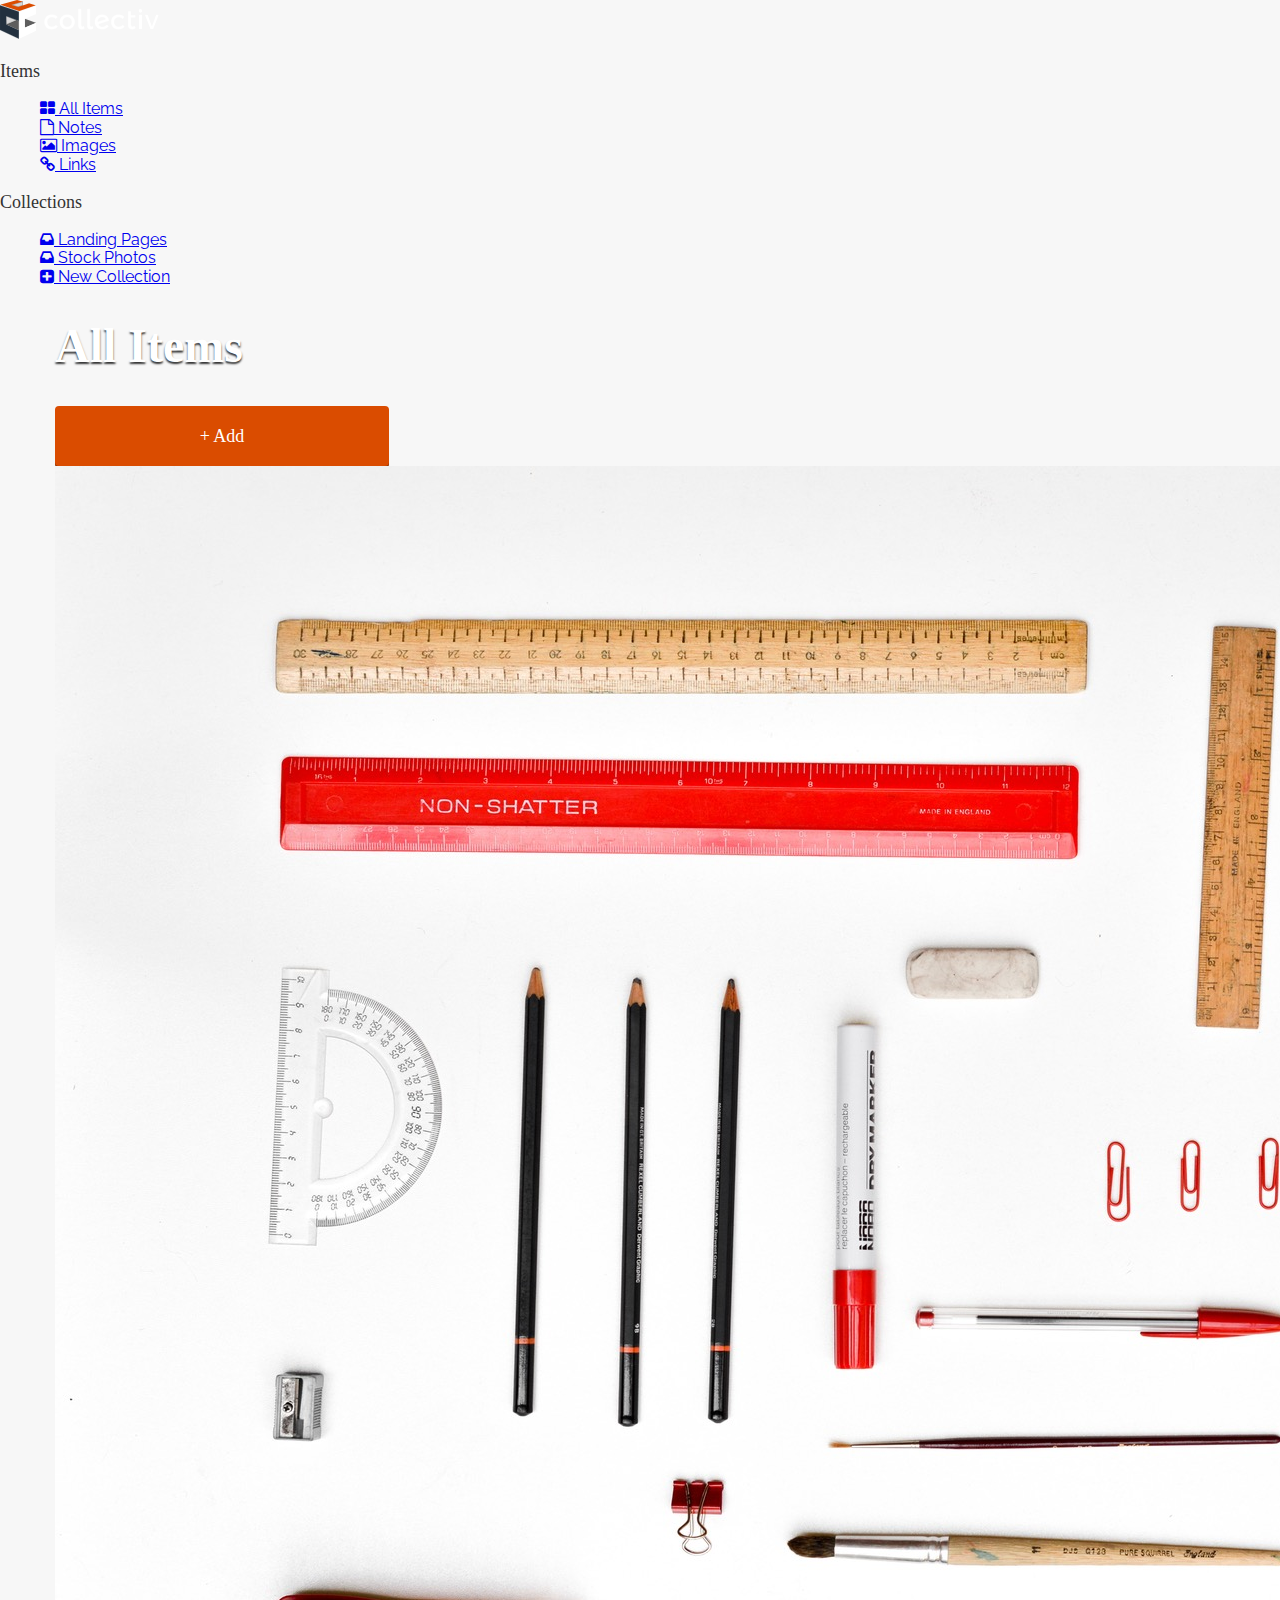
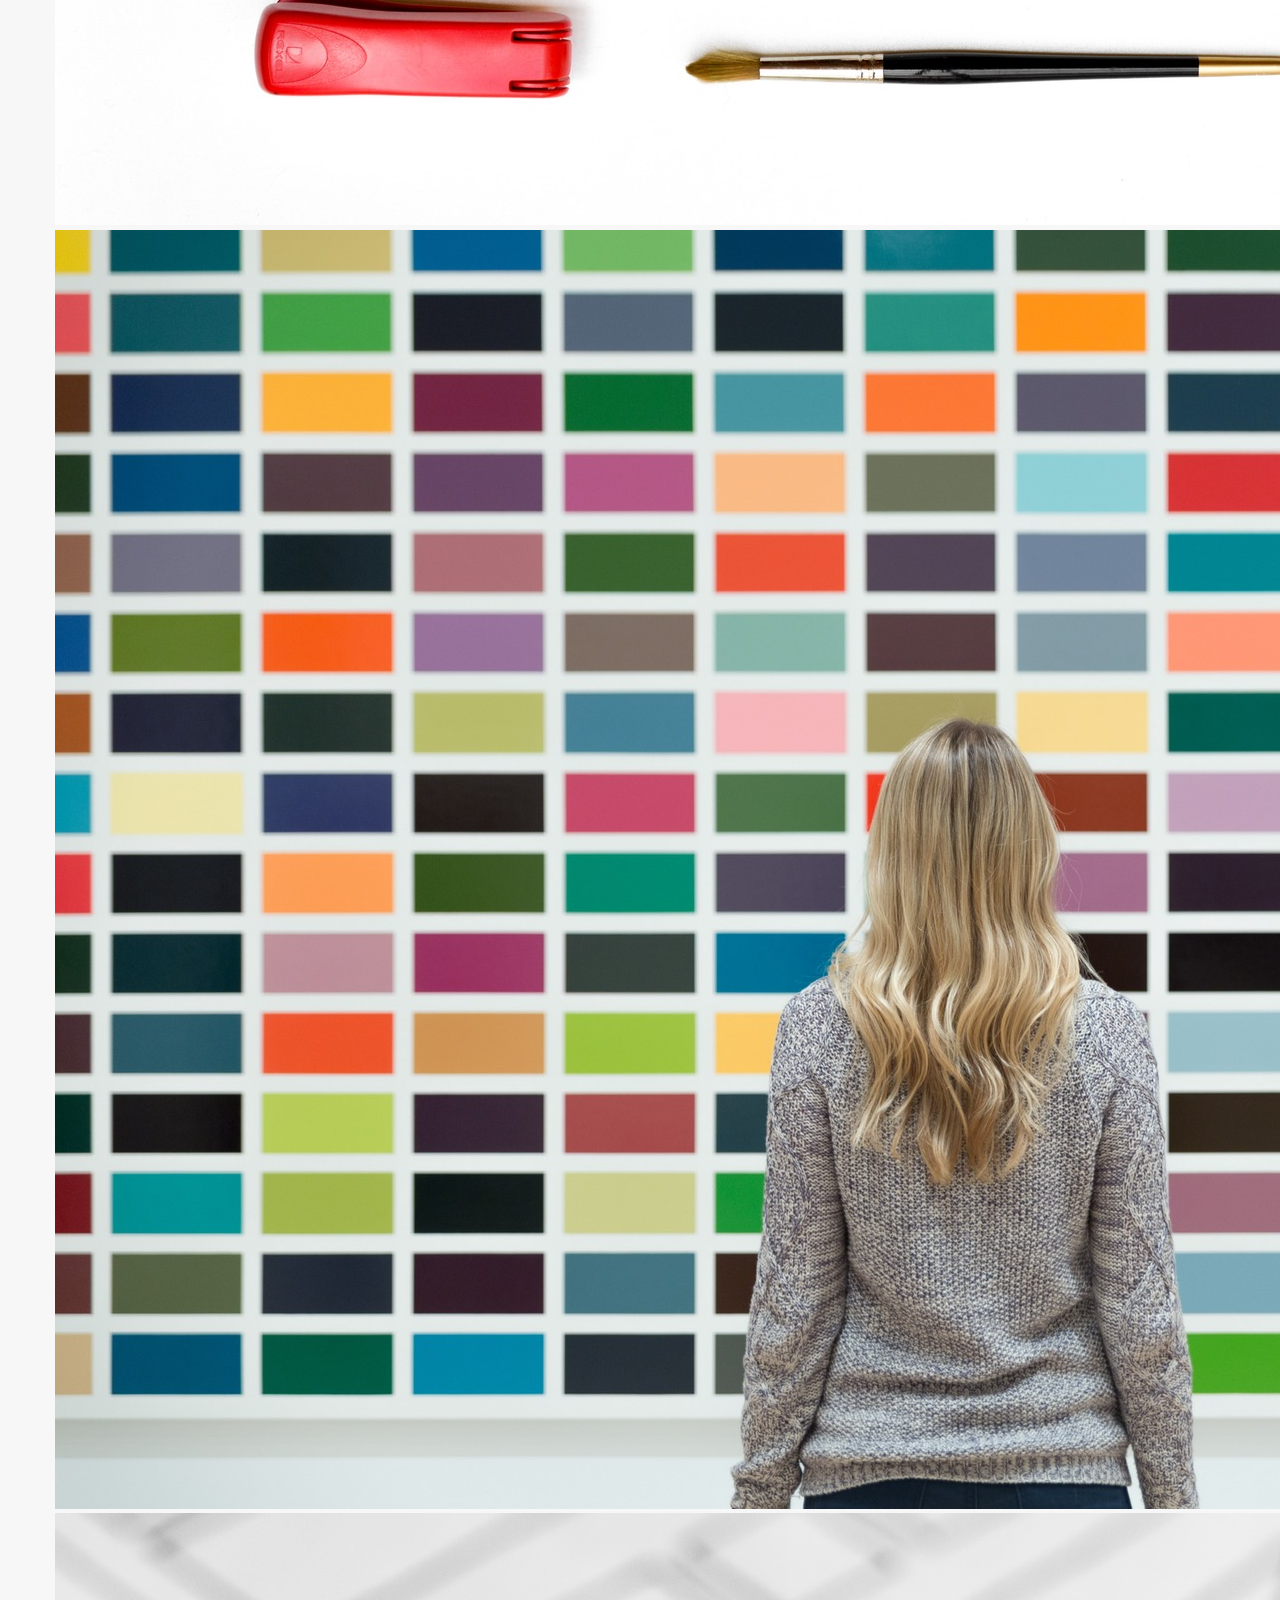
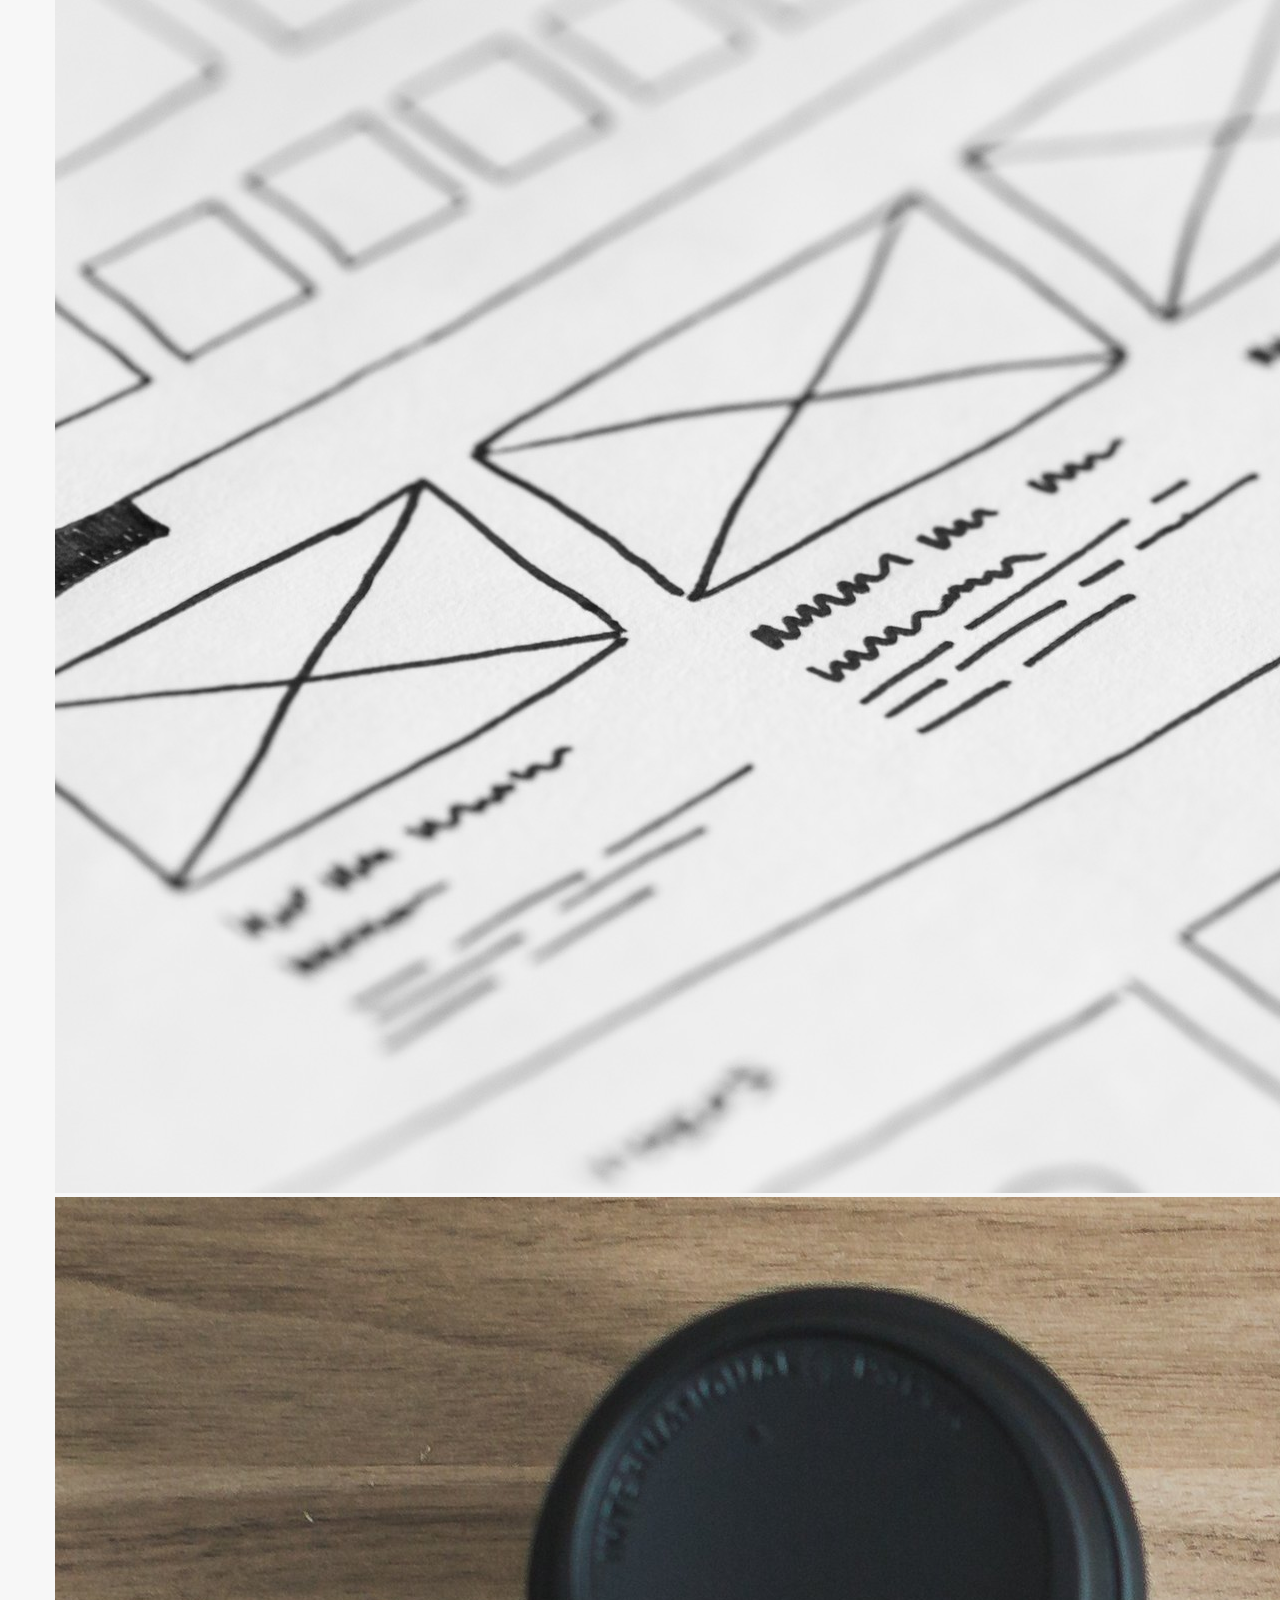
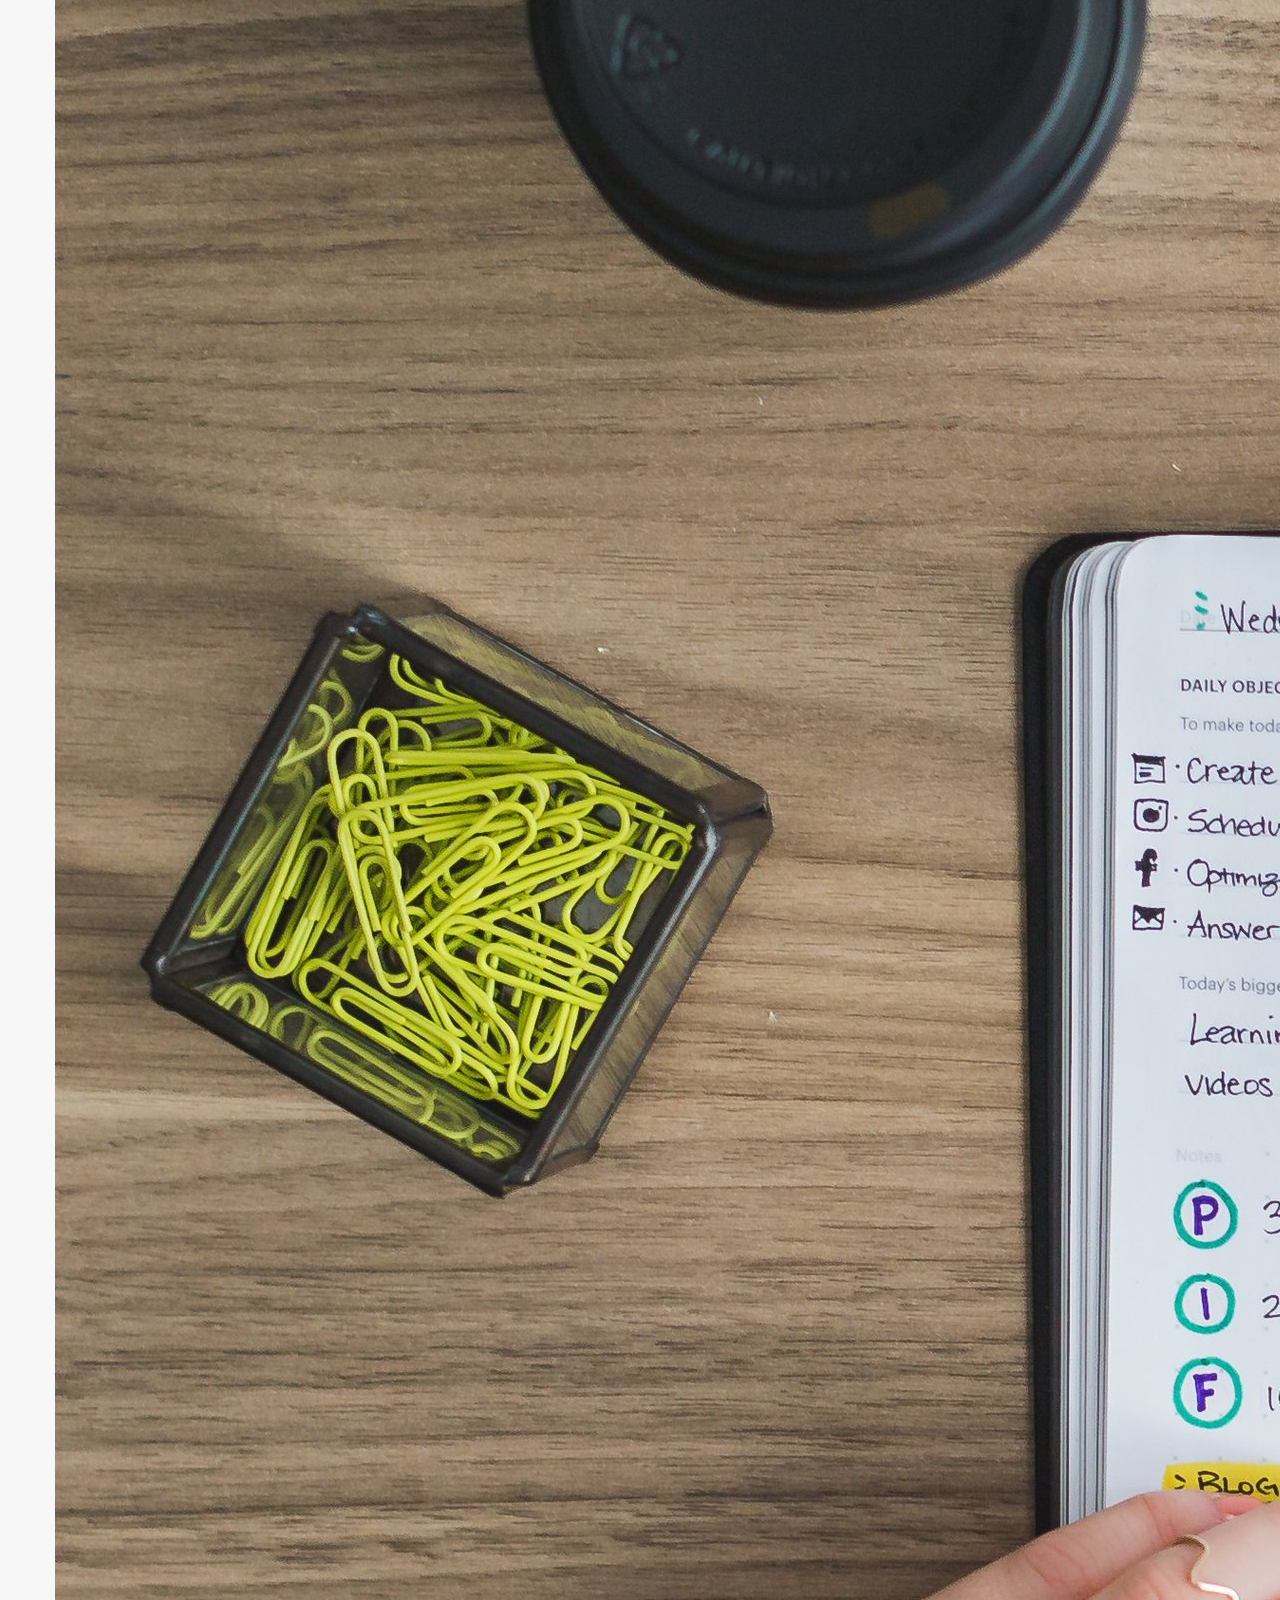
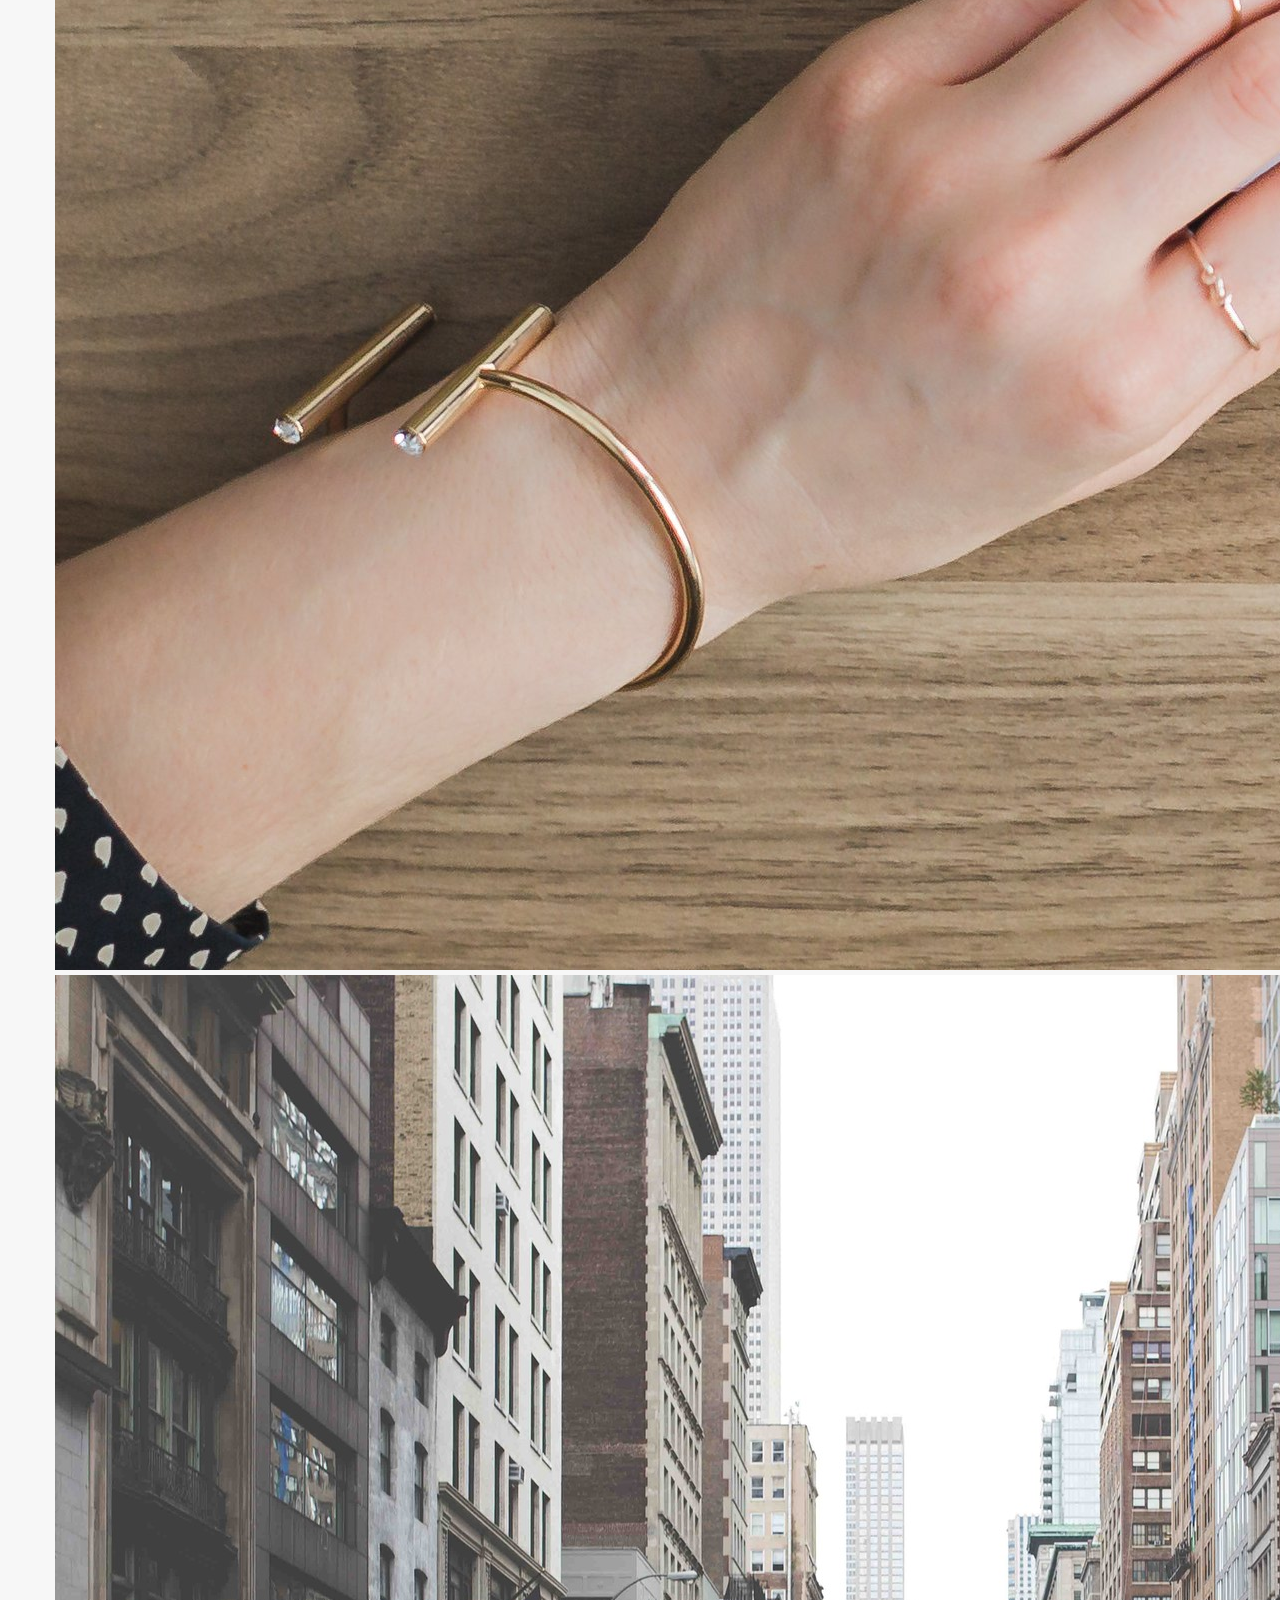
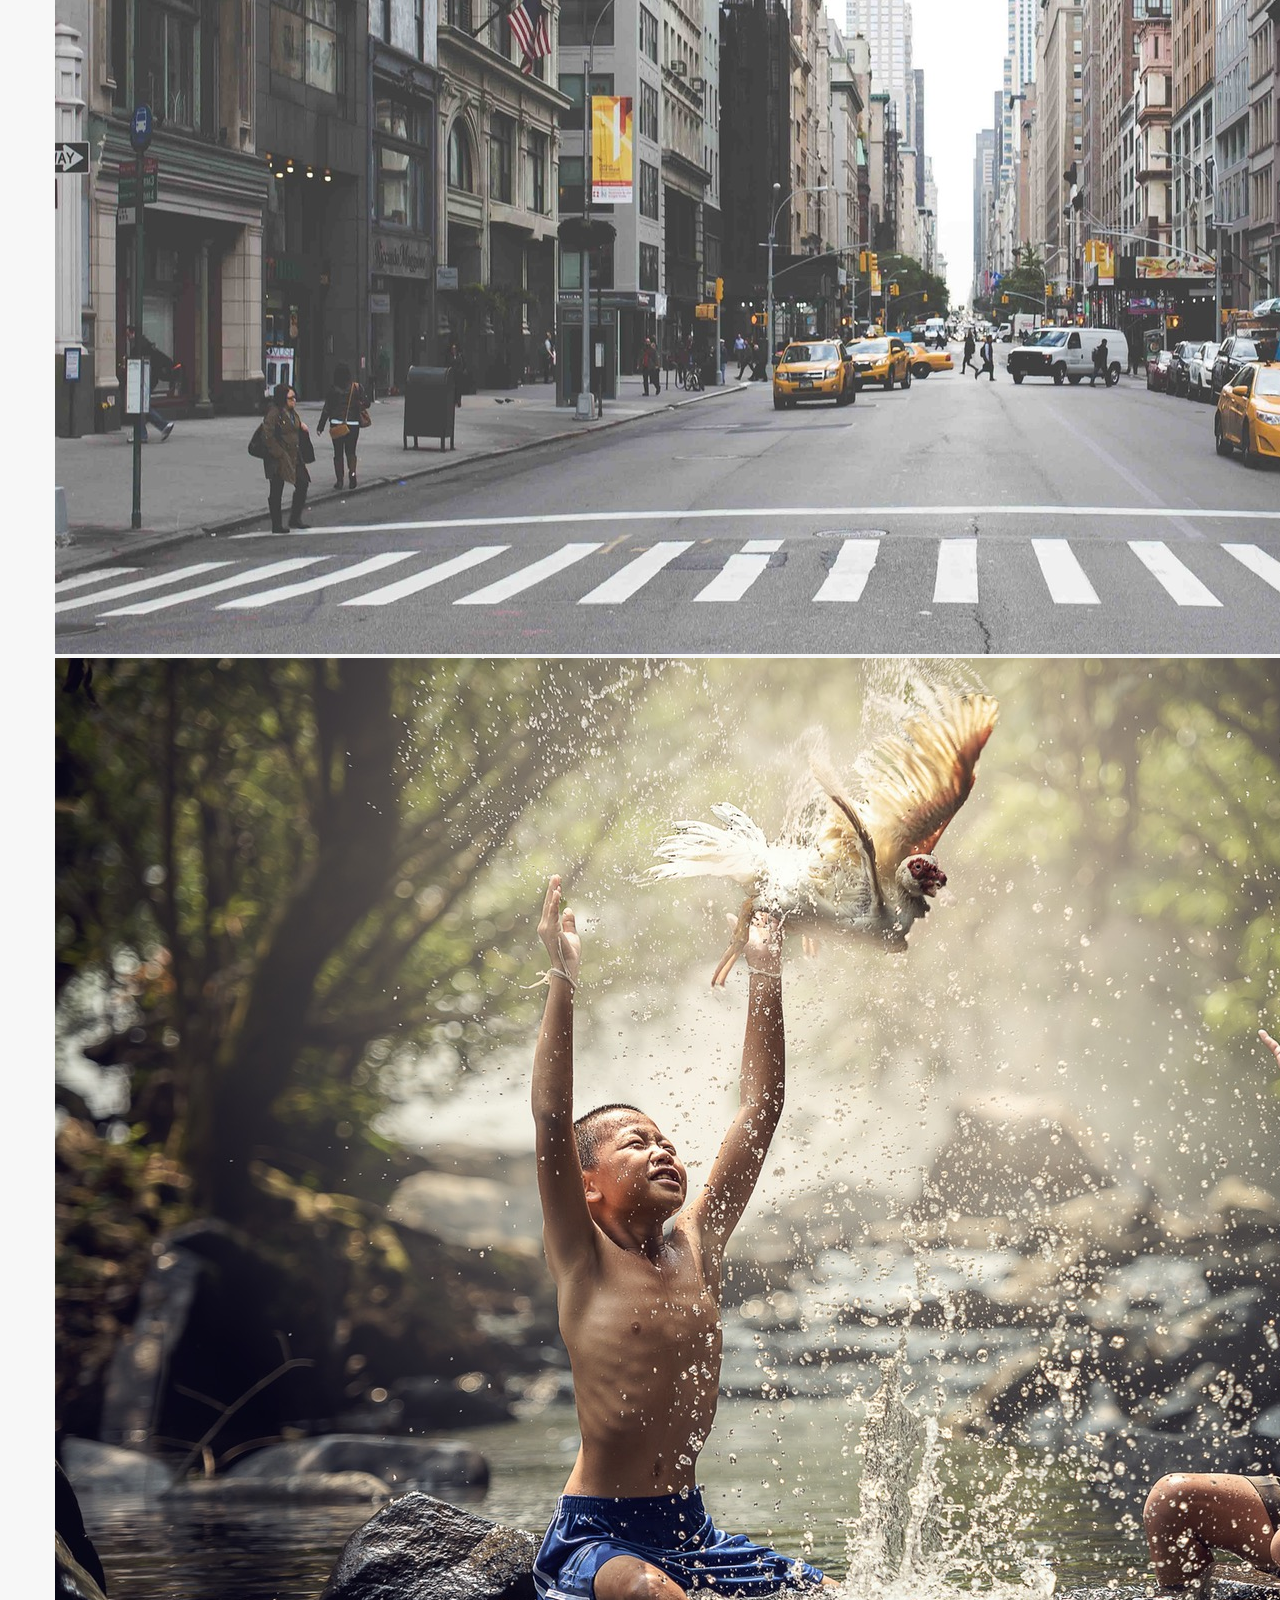
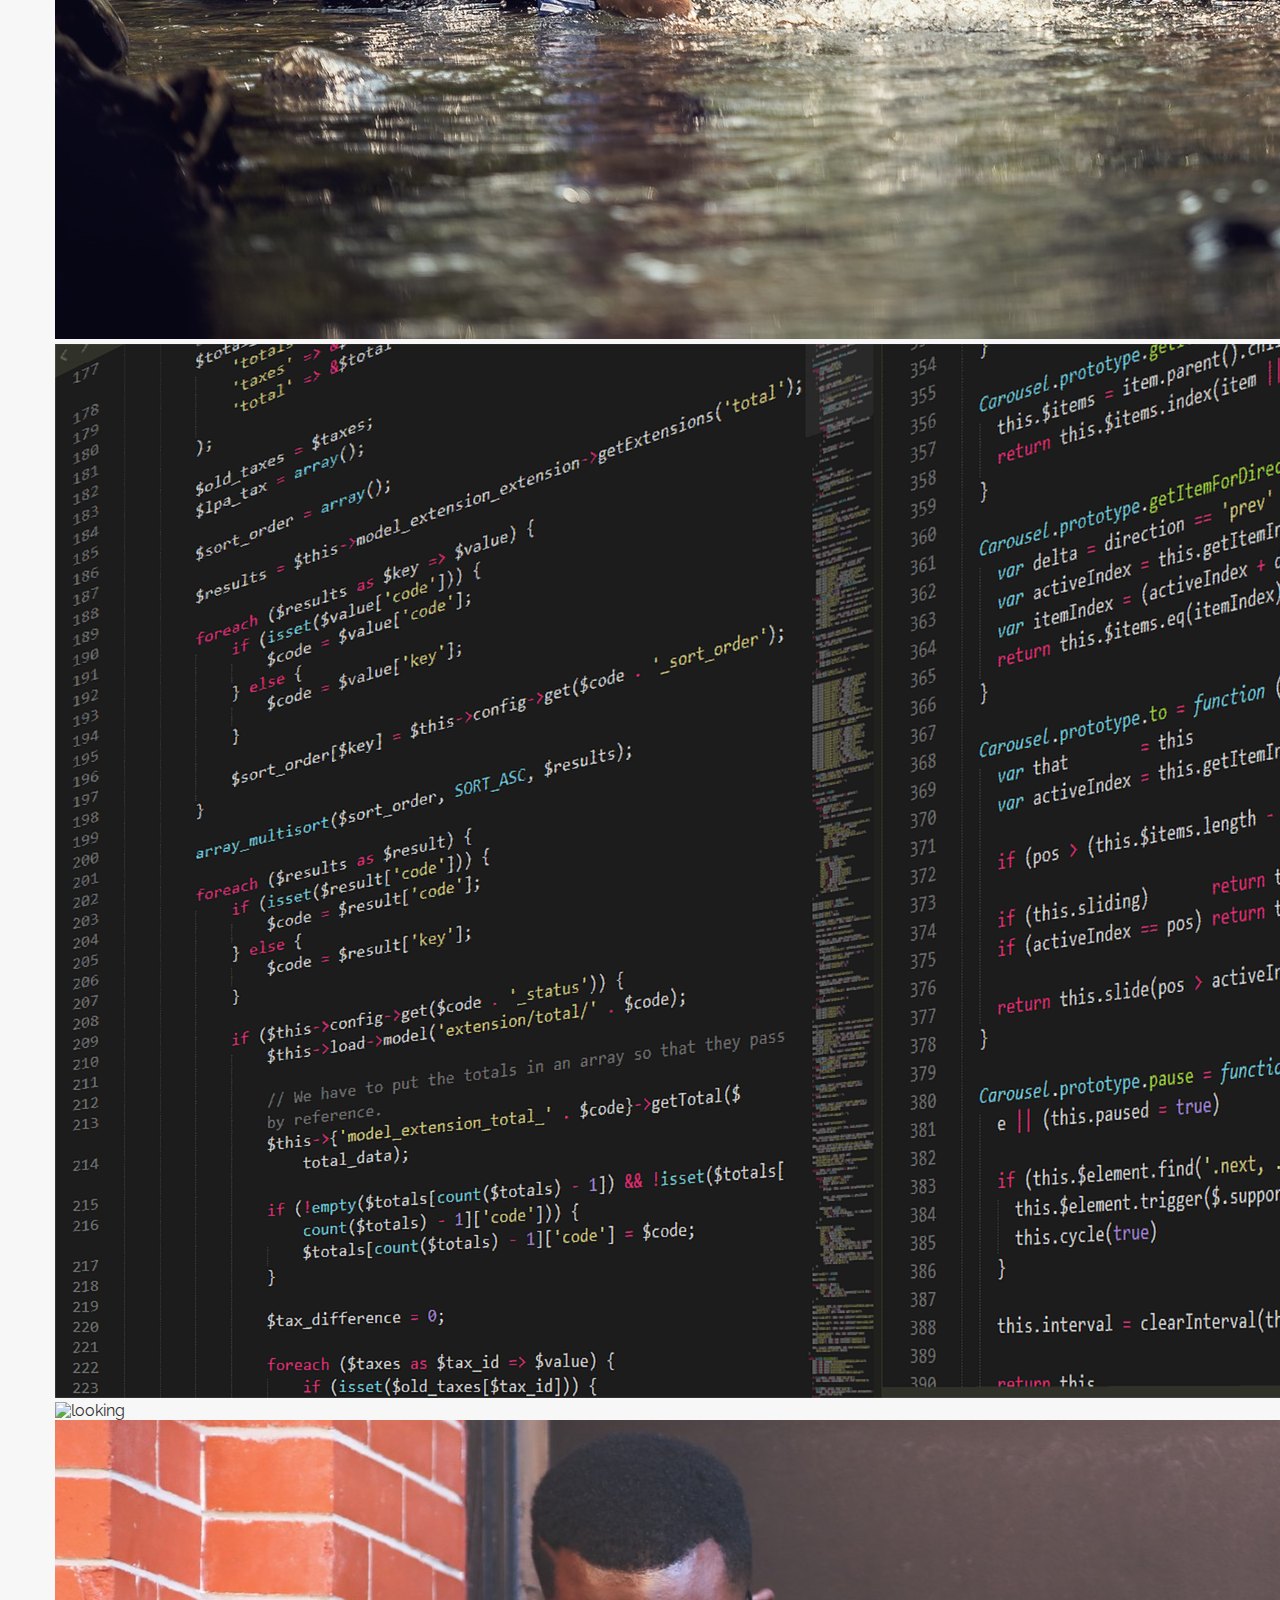
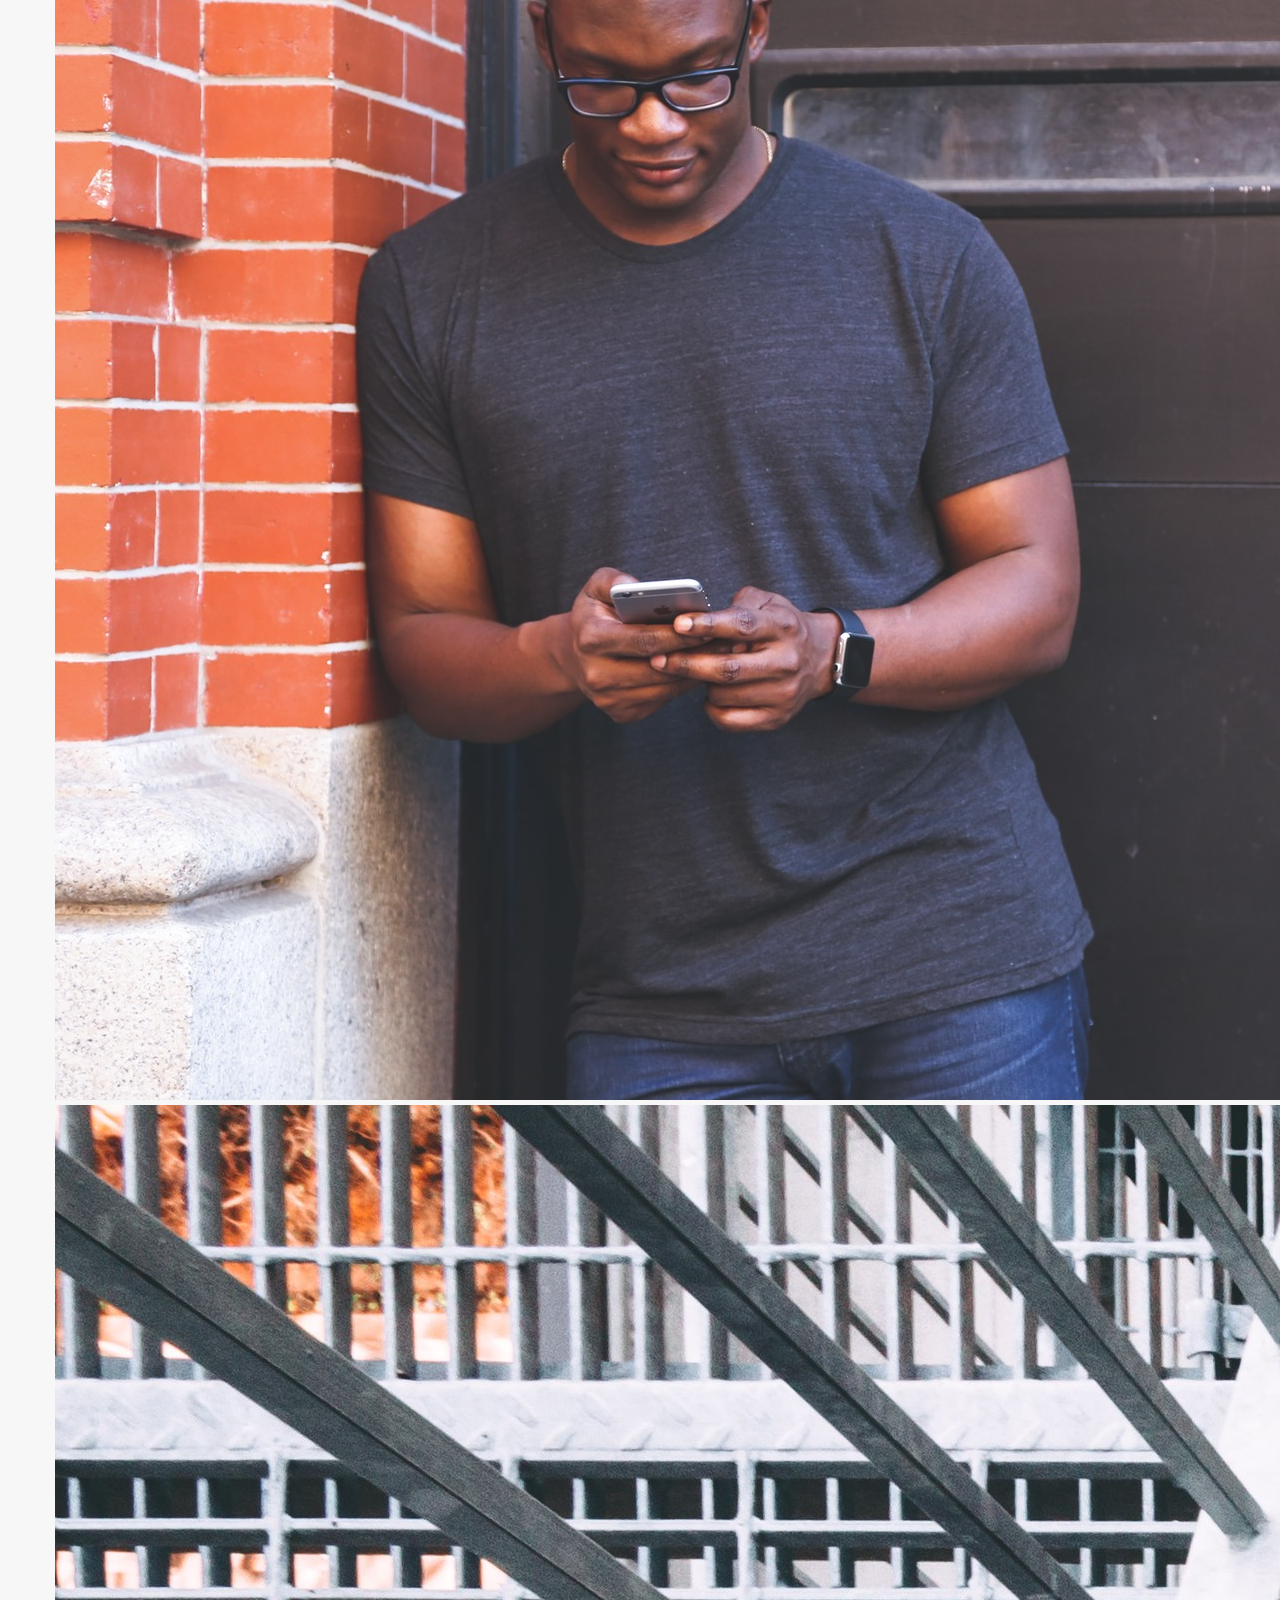
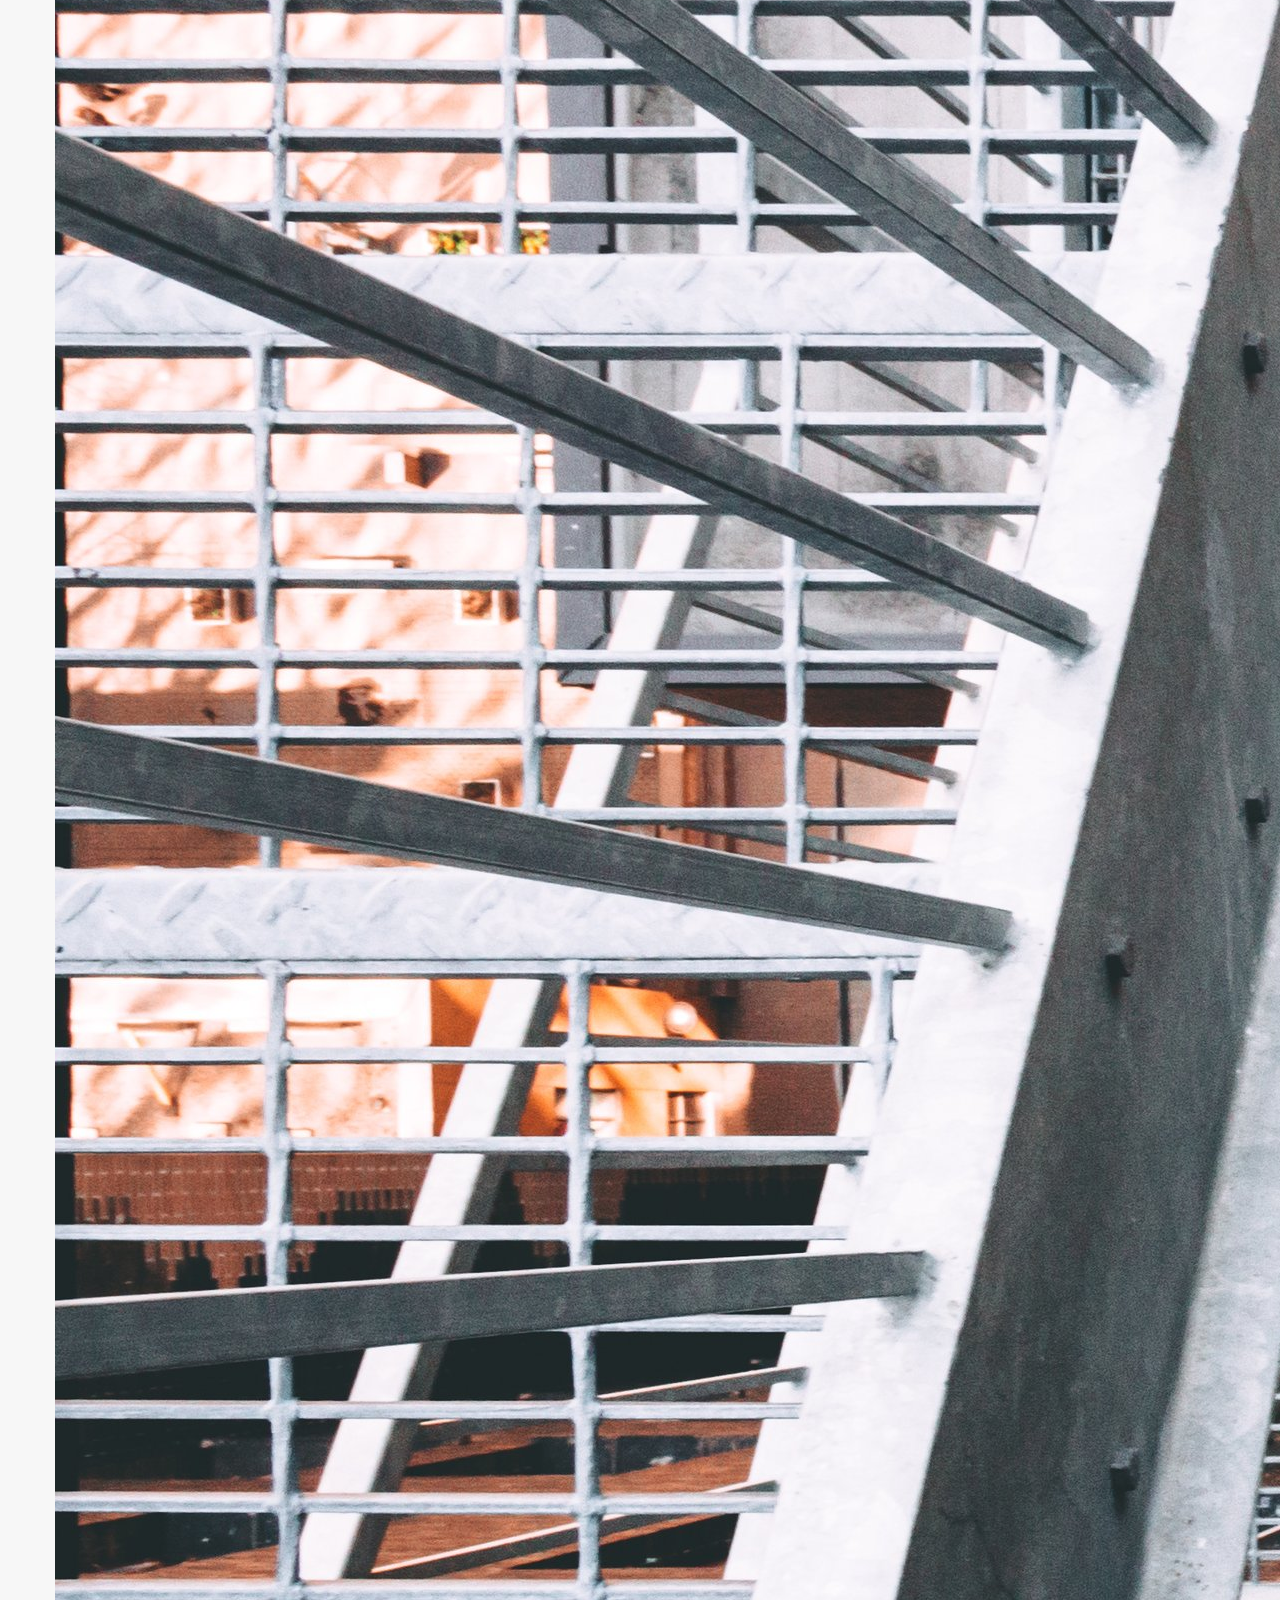
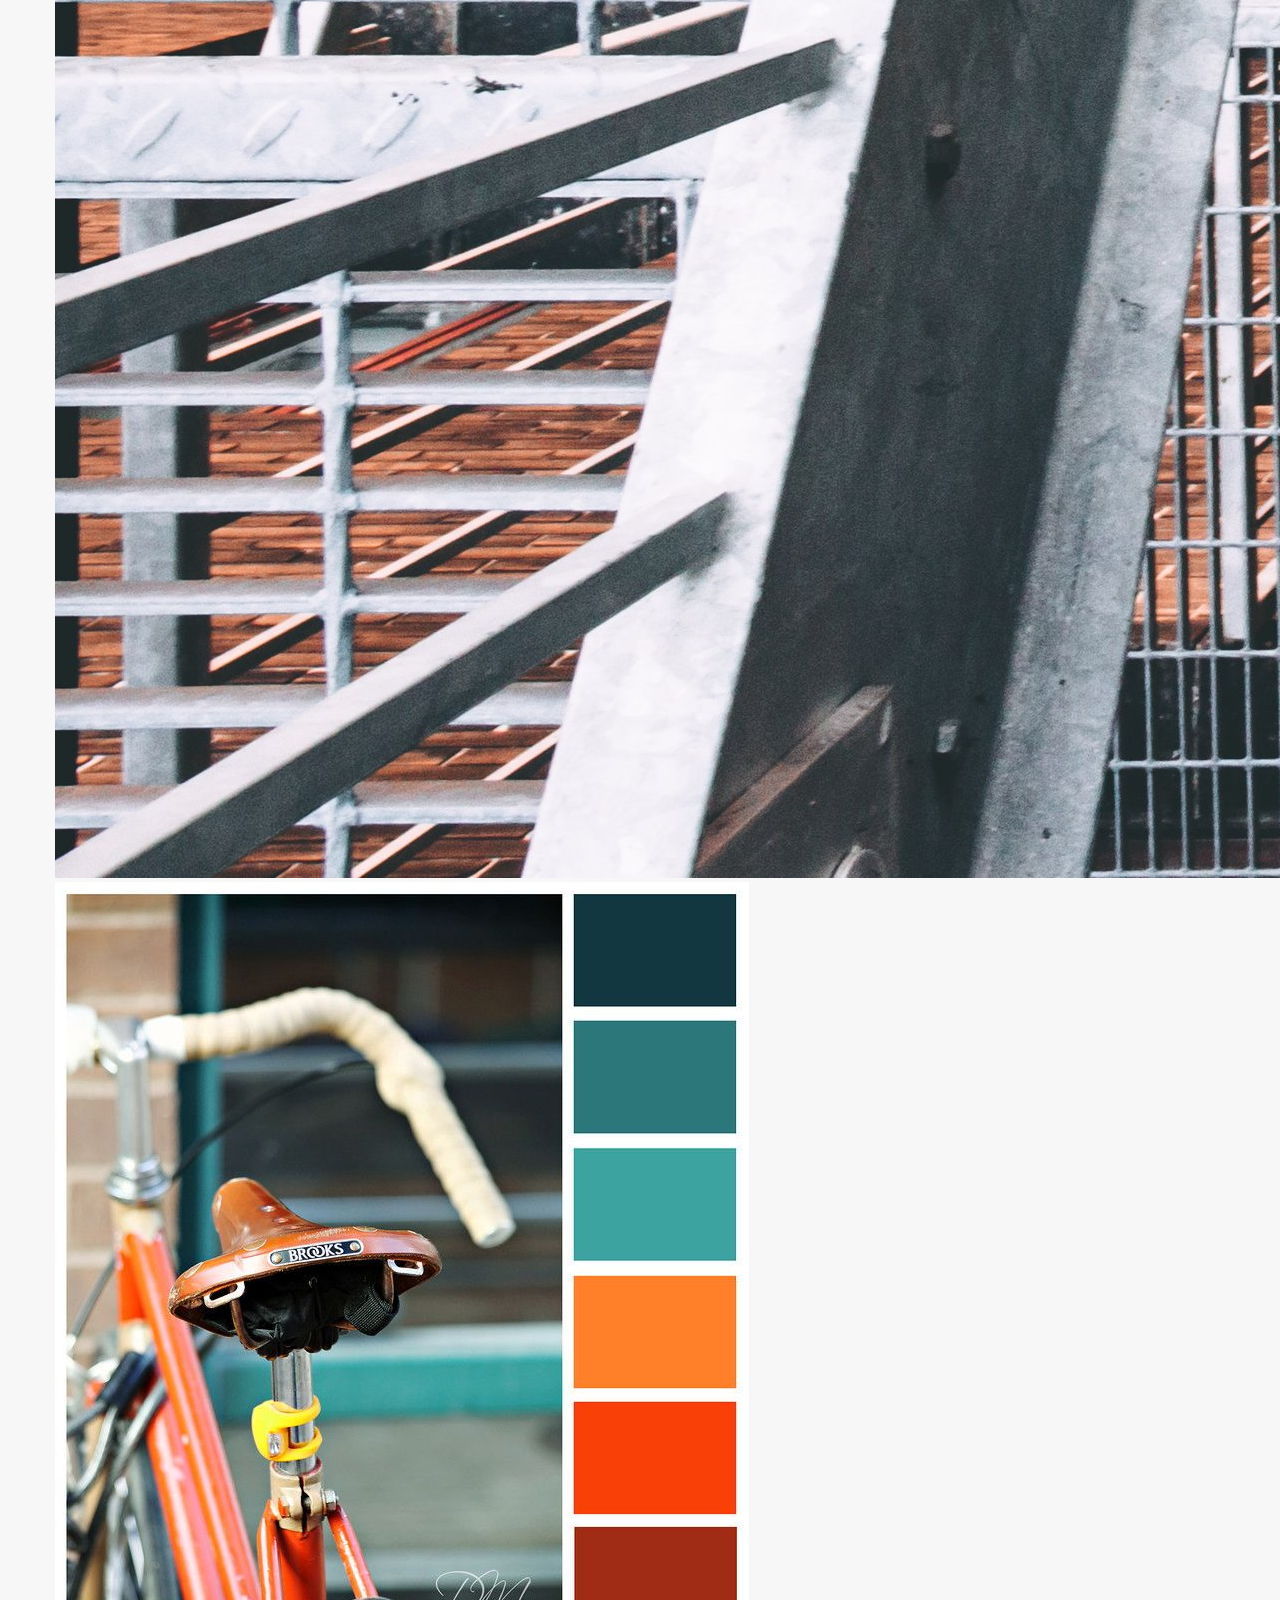
==== dashboard-images.html @ 5feeebaf "Dashboard/Images HTML" ====
<!DOCTYPE html>
<html lang="en-us">
<head>
    <meta http-equiv="X-UA-Compatible" content="IE=Edge">
    <meta charset="utf-8">
    <title>Images | Collectiv</title>

<!-- Google Fonts -->
  <link href="https://fonts.googleapis.com/css?family=Raleway" rel="stylesheet">
  <link href="https://fonts.googleapis.com/css?family=Montserrat+Alternates:300,300i,400,400i,500,500i,600,700,800|Montserrat:300,300i,400,400i,500,500i,600,600i,700,700i,800,800i|Raleway:300,300i,400,400i,500,500i,600,600i,700,700i,800,800i" rel="stylesheet">

 <!-- CSS -->
 <link rel="stylesheet" href="css/normalize.css">
 <link rel="stylesheet" href="css/style.css">
 <link rel="stylesheet" href="css/font-awesome.css">

</head>
<body class="dashboard">
  <!-- LEFT NAV -->
  <nav id="left-nav" class="left-nav">
    <a href="index.html" class="site-logo"><img src="images/Collectiv - Logo.png" alt="Collectiv" /></a>
    <div class="items">
      <p>Items</p>
      <ul>
        <li><a href="#"><i class="fa fa-th-large"></i> All Items</a></li>
        <li><a href="#"><i class="fa fa-file-o"></i> Notes</a></li>
        <li><a href="#"><i class="fa fa-picture-o"></i> Images</a></li>
        <li><a href="#"><i class="fa fa-link"></i> Links</a></li>
      </ul>
        <p>Collections</p>
        <ul>
          <li><a href="#"><i class="fa fa-inbox"></i> Landing Pages</a></li>
          <li><a href="#"><i class="fa fa-inbox"></i> Stock Photos</a></li>
          <li><a href="#"><i class="fa fa-plus-square"></i> New Collection</a></li>
        </ul>
    </div>
  </nav>
  <main role="main">
    <!-- CONTENT -->
    <section class="content">
      <div class="container">
        <div class="header">
          <h1>All Items</h1>
          <a href="#" class="btn">+ Add</a>
        </div>
      </div>
      <div class="container">
        <div class="content-item">
          <div class="item-box">
            <img src="images/images-tools.png" alt="study-group" />
          </div>
        </div>
        <div class="content-item">
          <div class="item-box">
            <img src="images/images-colors.png" alt="colors" />
          </div>
        </div>
        <div class="content-item">
          <div class="item-box">
              <img src="images/images-sketch.png" alt="sketch" />
          </div>
        </div>
        <div class="content-item">
          <div class="item-box">
            <img src="images/images-notes.png" alt="notes" />
          </div>
      </div>
        <div class="content-item">
          <div class="item-box">
            <img src="images/images-street.png" alt="street">
          </div>
        </div>
        <div class="content-item">
          <div class="item-box">
            <img src="images/images-kids.png" alt="kids">
          </div>
        </div>
        <div class="content-item">
          <div class="item-box">
            <img src="images/images-code.png" alt="code">
          </div>
        </div>
        <div class="content-item">
          <div class="item-box">
            <img src="images/images-looking.png" alt="looking">
          </div>
      </div>
        <div class="content-item">
          <div class="item-box">
            <img src="images/images-texting.png" alt="texting">
          </div>
        </div>
        <div class="content-item">
          <div class="item-box">
            <img src="images/images-fire escape.png" alt="fire escape">
          </div>
        </div>
        <div class="content-item">
          <div class="item-box">
            <img src="images/images-color palette.png" alt="color palette">
          </div>
        </div>
        <div class="content-item">
          <div class="item-box">
            <img src="images/images-paris.png" alt="paris">
          </div>
        </div>
        <div class="content-item">
          <div class="item-box">
            <img src="images/images-business.png" alt="business">
          </div>
        </div>
        <div class="content-item">
          <div class="item-box">
            <img src="images/Bikebook Mood Board.png" alt="moodboard">
          </div>
        </div>
        <div class="content-item">
          <div class="item-box">
            <img src="images/images-persona.png" alt="persona">
          </div>
        </div>
      </div>
    </section>
  </main>
  </main>
</body>
</html>
---- css/style.css ----
html, body {
  overflow: x-hidden;
}
body{
  background-color: #F7F7F7;
  font-family: "Raleway", Helvetica, Arial, sans-serif;
  color: #333333;
}
h2, h3, h4, h5, h6 {
 font-family: "Montserrat", Helvetica, Arial, sans-serif;
}
h1 {font-family: Montserrat-Bold;
font-size: 48px;
color: #FFFFFF;
letter-spacing: 0;
text-shadow: 0 2px 2px #333333;
}
#subhead {
  font-family: Raleway-Light;
  font-size: 26px;
  color: #FFFFFF;
  letter-spacing: 0;
  line-height: 29px;
  text-shadow: 0 2px 2px rgba(0,0,0,0.50);
}
p {
  font-family: Raleway-Regular;
  font-size: 18px;
  line-height: 21px;
}
li {
  list-style-type: none;
}
/* Grid */
.container {
  margin-right: auto;
  margin-left: auto;
  padding-left: 15px;
  padding-right: 15px;
  position: relative;
}
.container: before,
.container: after {
  content: " ";
  display: table;
}
.container: after {
  clear: both;
}
.one-half, .one-third {
  width: 96%;
  float: left;
  position: relative;
  min-height: 1px;
  margin: 0 2% 20px;
}

/* Media Queries */

@media (min-width: 480px) {
  header .container {
    width: 360px;
  }
  header nav .one-half > a {
    margin-left: 95px;
  }
  header nav ul > li {
    list-style-type: none;
    width: 100px;
    font-size: 20px;
    padding: 30px 20px;
    margin: 0px;
    display: inline-table !important;
  }
  header .container > .one-half > ul {
    width: 300px !important;
    margin: 0px -65px !important;
    padding: 20px 20px 0px 20px;
    display: flex;
    flex-direction: column;
  }
  header .container > .one-half > ul > li:first-child {
    order: 2;
  }
  header .container > .one-half > ul > li:nth-child(2) {
    order: 1;
    margin: 0px 20px;
  }

  .container.hero img {
    width: 100%;
  }
  .container.hero h1 {
    font-size: 2em;
    padding-bottom: 10px;
  }
  .container.hero h1 br {
    display: none;
  }
  .container.hero > #subhead {
    font-size: 1em;
    text-align: center;
    /*word-spacing: -0.5px;*/
    line-height: 20px;
  }
  .container.hero > a {
    width: 200px;
    font-size: 14px;
    padding: 15px 10px;
    margin: 0px;
  }
  .container.hero > .btn > span {
    font-size: 14px;
  }
  .container.hero br {
    display: none;
  }

  .one-half > ul {
    display: inline;
    text-align: center;
    float: center;
  }

  /* Benefits Mobile */

  .benefits > .container {
    padding-top: 30px;
  }
  .benefits > .container br {
    display: none;
  }
}

@media (min-width: 768px) {
  .container {
    width: 750px;
  }

}

@media (min-width: 992px) {
  .container {
    width: 970px;
  }
  .one-half {
    width: 46%;
  }
  .one-third {
    width: 29.33333%;
  }
}

@media (min-width: 1200px) {
  .container {
    width: 1170px;
  }
}

/* Header */

header {
  background: #4F7FB4 url("../images/hero.png") top center no-repeat;
  background: url("../images/hero.png") top center no-repeat, linear-gradient
  (-180deg, rgba(79,127,180,0.25) 0%, rgba(9,63,123,0.39) 55%, rgba(33,119,213,0.43) 85%, #1B5290 100%);
  background-size: cover;
}
header nav {
  padding: 1em 0;
}
header nav ul {
  display: inline;
  text-align: right;
  float: right;
  margin: 0;
  font-size: 22px;
}
header nav ul > li {
  list-style-type: none;
  display: inline-block;
  margin:0 15px;
}
header nav ul > li.btn-outline {
  padding: 10px 15px;
  border: 2px solid #FFFFFF;
  border-radius: 4px;
}
header nav ul > li.btn-outline:hover {
  background: #DA4C00;
  box-shadow: 0 2px 0 0 rgba(141,49,0,0.50);
  border: 2px solid #DA4C00;
  border-radius: 4px;
}
header nav ul > li > a {
  color: #FFFFFF;
  text-decoration: none;
}
header nav ul > li.btn-outline:hover > a {
  color: #FFFFFF;
}
header .hero {
  text-align: center;
  display: block;
  position: relative;
}
header .hero h1 {
  font-size: 48px;
  font-weight: normal;
  margin: 95px 0 0;
}
header .hero p {
font-size: 22px;
line-height: 26px;
font-weight: 100px;
margin: 10px 0 40px;
}
header .hero img {
  display: block;
  margin: 3em auto 0;
}

/* Buttons */
.btn {
background: #DA4C00;
box-shadow: 0 2px 0 0 #8D3100;
border-radius: 4px;
display: inline-block;
width: 294px;
text-align: center;

/* Start Your Free 30-D: */
font-family: Raleway-Bold;
font-size: 18px;
color: #FFFFFF;
letter-spacing: 0;
padding: 20px;
text-decoration: none;
}
span {
  font-family: Montserrat-SemiBold;
  font-size: 18px;
}


/* Benefits */

.benefits {
  text-align: center;
  display: block;
  position: relative;
  padding-top: 40px;
}
.benefits h2 {
  font-size: 36px;
  color: #245487;
}
.benefits .container p {
  font-size: 20px;
  line-height: 28px;
}
.benefits ul {
  margin: 0 auto;
  padding: 2em 0;
}
.benefits ul li {
  list-style-type: none;
  display: inline-block;
}
.benefits i {
  color: #245487;
  font-size: 60px;
  margin: 0;
  vertical-align: middle;
}
.benefits h3 {
  color: #245487;
  font-size: 32px;
}
.benefits p {
  margin: 0 10px 30px;
}
.benefits-img {
  margin: 50px 0px;
}
.benefits-img img {
  width: 40%;
  display: inline-block;
}
.benefits .btn {
  margin: 30px 0px 40px 0px;
}

/* Testimonials */

.testimonials {
  padding: 3em 0;
}
.testimonials h2 {
  font-size: 36px;
  text-align: center;
  margin-bottom: 30px;
  color: #245487;
}
.testimonials .container-head p {
  font-size: 20px;
  line-height: 28px;
}
.testimonials .container-head{
  text-align: center;
  margin-bottom: 50px;
}
.testimonials blockquote {
  /* “Collectiv has made: */
font-family: Raleway-Italic;
font-size: 18px;
color: #333333;
position: absolute;
padding-left: 190px;
letter-spacing: 0px;
line-height: 28px;
float: right;
clear: left;
margin: 0px -50px 0px 0px;
}
.testimonials span {
  font-family: Raleway-Regular;
  font-size: 18px;
}
.testimonials .testimonials-img{
display: inline-block;
float: left;
}
.testimonials .name {
}

/* Pricing */

.pricing {
  background: #4F7FB4 url("../images/pricing.png") top center no-repeat;
  background: url("../images/pricing.png") top center no-repeat, linear-gradient
  (-180deg, rgba(79,127,180,0.25) 0%, rgba(9,63,123,0.39) 55%, rgba(33,119,213,0.43) 85%, #1B5290 100%);
  background-size: cover;
  text-align: center;
  padding: 4em 0;
  clear: both;
}
.pricing h2 {
font-family: Montserrat-SemiBold;
font-size: 36px;
color: #FFFFFF;
letter-spacing: 0;
}
.pricing p {
  font-family: Raleway-Regular;
  font-size: 20px;
  color: #FFFFFF;
  letter-spacing: 0;
  line-height: normal;
  padding: 10px 0px 50px 0px;
}
pricing ul {
  margin: 0 auto;
  padding: 2em 0;
}
pricing ul li {
  list-style-type: none;
}
.box {
  padding: 0 15px 15px;
  background: #FFFFFF;
  box-shadow: 1px 2px 4px 3px rgba(0, 0, 0, 0.35);
  min-height: 454px;
  position: relative;
  margin-top: 25px;
  border-radius: 4px;
}
.box.middle {
  min-height: 500px;
  margin-top: 0px;
}
.box h3{
  font-family: Raleway-Bold;
  font-size: 18px;
  color: #333333;
  letter-spacing: 0;
  text-transform: uppercase;
  background: #E2E2E2;
  box-shadow: 0px 1px 2px 0px rgba(0, 0, 0, 0.40);
  left: 0;
  right: 0;
  top: 0;
  text-align: center;
  margin: 0px -15px 40px;
  padding: 15px 0;
  border-radius: 4px 4px 0 0;
}
.box h4 {
  font-size: 60px;
  font-weight: normal;
  margin: 40px 10px -10px;
  color: #245487;
}
.box h4 span {
font-family: Montserrat-SemiBold;
font-size: 32px;
color: #245487;
letter-spacing: -10px;
text-shadow: 0 1px 2px rgba(0,0,0,0.20);
vertical-align: super;
margin-left: -10px;
}
.box #price-middle {
  font-family: Montserrat-Bold;
}
.box #price-middle span {
  font-family: Montserrat-Bold;
  font-size: 32px;
  color: #245487;
  letter-spacing: -10px;
  text-shadow: 0 1px 2px rgba(0,0,0,0.20);
  vertical-align: super;
  margin-left: -10px;
}
.box #price-middle span.month{
  font-family: "Raleway-Regular", Helvetica, Arial, sans-serif;
  font-weight: 100:400;
  color: #888888;
  font-size: 20px;
  letter-spacing: 0px;
  vertical-align: middle;
}
.box h4 span.month {
  font-family: "Raleway-Regular", Helvetica, Arial, sans-serif;
  font-weight: 100:400;
  color: #888888;
  font-size: 20px;
  letter-spacing: 0;
  vertical-align: middle;
}
.box ul {
  display: inline;
}
.box ul li {
  font-size: 18px;
  color: #333333;
  letter-spacing: 0;
  line-height: 50px;
}
.pricing-btn {
background: #DA4C00;
box-shadow: 0 2px 0 0 #8D3100;
border-radius: 4px;
display: inline-block;
width: 294px;
text-align: center;
font-family: Raleway-Bold;
font-size: 18px;
color: #FFFFFF;
letter-spacing: 0;
padding: 20px;
text-decoration: none;
position: absolute;
bottom: 40px;
left: 10px;
width: 250px;
margin-left: 15px;
}
.container .disclaimer {
font-family: Raleway-Italic;
font-size: 20px;
color: #FFFFFF;
letter-spacing: 0;
text-shadow: 0 2px 4px rgba(0,0,0,0.50);
clear:both;
padding-top: 40px;
padding-bottom: 0px;
}

/* Footer */

footer {
background-color: #4F7FB4;
background-image: linear-gradient(-180deg, rgba(79,127,180,0.25) 0%, rgba(9,63,123,0.39) 55%, rgba(33,119,213,0.43) 85%, #1B5290 100%);
color: #FFFFFF;
height: 150px;
position: relative;
overflow: hidden;
z-index: 0;
}
footer p, footer nav ul {
  font-size: 14px;
  font-weight: 100;
  text-align: center;
  margin: 10px -20px 0;
}
footer nav ul li {
  list-style-type: none;
  display: inline;
}
footer nav ul li a {
  color: #FFFFFF;
  text-decoration: none;
}
footer .right-footer-block {
background-color: transparent;
}
footer .logo{
  padding: 2.35em 0;
  margin: 0 auto;
  display: block;
}


@media (min-width: 992px) {
  footer{
    background-color: #4F7FB4;
    background-image: linear-gradient (to left, -180deg, rgba(79,127,180,0.25) 0%, rgba(9,63,123,0.39) 55%, rgba(33,119,213,0.43) 85%, #1B5290 100%);
    height: 100px;
  }
  footer p, footer nav ul {
    padding: 2em 0;
    text-align: left;
  }
  footer .right-footer-block {
    background: #245487;
  }
  footer .logo {
    padding: 2em 0 2em 1.5em;
  }
}
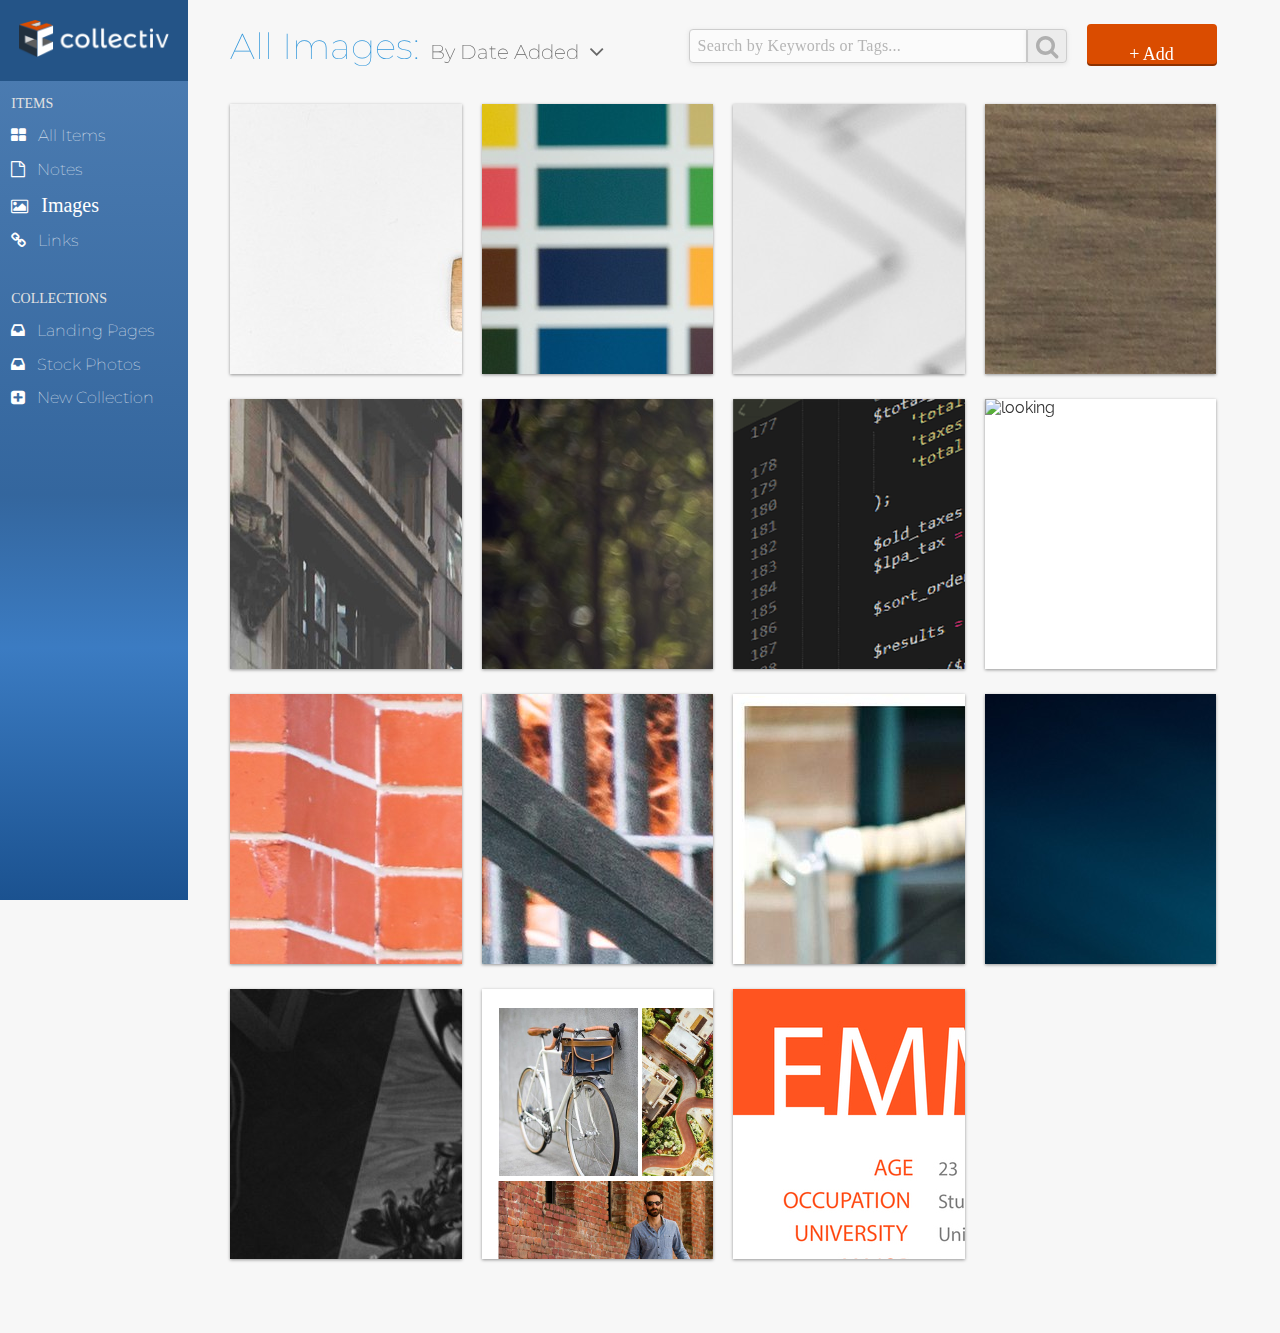
==== commit f15a1ff5: "Dashboard styling completed" ====
--- a/dashboard-images.html
+++ b/dashboard-images.html
@@ -18,13 +18,13 @@
 <body class="dashboard">
   <!-- LEFT NAV -->
   <nav id="left-nav" class="left-nav">
-    <a href="index.html" class="site-logo"><img src="images/Collectiv - Logo.png" alt="Collectiv" /></a>
+    <a href="dashboard.html" class="site-logo"><img src="images/Collectiv - Logo.png" alt="Collectiv" /></a>
     <div class="items">
       <p>Items</p>
       <ul>
-        <li><a href="#"><i class="fa fa-th-large"></i> All Items</a></li>
+        <li><a href="dashboard.html"><i class="fa fa-th-large"></i> All Items</a></li>
         <li><a href="#"><i class="fa fa-file-o"></i> Notes</a></li>
-        <li><a href="#"><i class="fa fa-picture-o"></i> Images</a></li>
+        <li class="active"><a href="#"><i class="fa fa-picture-o"></i> Images</a></li>
         <li><a href="#"><i class="fa fa-link"></i> Links</a></li>
       </ul>
         <p>Collections</p>
@@ -40,8 +40,14 @@
     <section class="content">
       <div class="container">
         <div class="header">
-          <h1>All Items</h1>
-          <a href="#" class="btn">+ Add</a>
+          <h1>All Images:</h1>
+          <h2>By Date Added</h2>
+          <i class="fa fa-angle-down"></i>
+          <a href="#" class="btn"><span>+ Add</span></a>
+          <div class="search-box-wrapper">
+            <input type="text" placeholder="Search by Keywords or Tags..." class="search-box-input" />
+            <button class="search-box-button"><i class="fa fa-search"></i></button>
+          </div>
         </div>
       </div>
       <div class="container">
--- a/css/style.css
+++ b/css/style.css
@@ -100,7 +100,7 @@
   .container.hero > #subhead {
     font-size: 1em;
     text-align: center;
-    /*word-spacing: -0.5px;*/
+    word-spacing: -0.5px;
     line-height: 20px;
   }
   .container.hero > a {
@@ -121,6 +121,7 @@
     text-align: center;
     float: center;
   }
+
 
   /* Benefits Mobile */
 
@@ -528,3 +529,281 @@
     padding: 2em 0 2em 1.5em;
   }
 }
+
+/* DASHBOARD */
+
+.dashboard {
+  background: #F7F7F7;
+}
+.left-nav {
+  height: 100vh;
+  width: 14.6666667%;
+  color: #FFFFFF;
+  background: #4F7FB4;
+  background-image: linear-gradient(-180deg, rgba(79,127,180,0.25) 0%, rgba(9,63,123,0.39) 55%, rgba(33,119,213,0.43) 72%, #1B5290 100%);
+  float: left;
+  position: fixed;
+  display: block;
+}
+.left-nav .site-logo img {
+  width: 80%;
+}
+.left-nav .site-logo {
+  padding: 20px 0px;
+  background: #245487;
+  display: block;
+  text-align: center;
+}
+.left-nav .items {
+  padding: 0 6%;
+}
+.left-nav .items p {
+  font-family: Montserrat-Bold;
+  text-transform: uppercase;
+  color: #E2E2E2;
+  font-size: 14px;
+  line-height: 18px;
+}
+.left-nav .items ul {
+  margin: 0 0 40px;
+  padding: 0;
+  font-family: Montserrat;
+  font-weight: 300;
+}
+.left-nav .items ul li {
+  list-style-type: none;
+  margin-bottom: 15px;
+}
+.left-nav .items ul li a {
+  color: #FFFFFF;
+  text-decoration: none;
+  font-weight: 100;
+}
+.left-nav .items ul li a i {
+  font-size: 16px;
+  text-align: center;
+  margin-right: 8px;
+}
+.left-nav .items ul .active {
+  /* All Items Notes Imag: */
+font-family: Montserrat-ExtraBold;
+font-size: 20px;
+color: #FFFFFF;
+letter-spacing: 0;
+}
+.left-nav .items ul li a:hover {
+  font-weight: bold;
+}
+.left-nav .items ul li a:active {
+  font-weight: bold;
+  font-size: 18px;
+}
+/* CONTENT */
+
+.content {
+  padding: 6em 1% 1.5em;
+  float: right;
+  width: 98%;
+  position: relative;
+}
+.content .header {
+  margin: 0 1% 40px 10px;
+}
+.content .header h1 {
+  font-family: Montserrat, Helvetica, Arial, sans-serif;
+  font-weight: 100;
+  margin: 0 0 30px;
+  font-size: 36px;
+  color: #3498DB;
+  letter-spacing: 0;
+  line-height: 44px;
+  float: left;
+  display: inline-block;
+  text-shadow: none;
+}
+.content .header h2 {
+  font-family: Montserrat, Helvetica, Arial, sans-serif;
+  font-weight: 200;
+  margin: 16px 10px 20px;
+  font-size: 20px;
+  color: #686868;
+  letter-spacing: 0;
+  line-height: 24px;
+  float: left;
+  display: inline-block;
+}
+.content .header > .btn {
+  width: 5em;
+  height: 0.025em;
+  margin-left: 20px;
+  margin-top: -0px;
+}
+.content .header > .btn > span {
+
+}
+.content .header i {
+  color: #686868
+  font-family: FontAwesome;
+  font-size: 24px;
+  color: #686868;
+  letter-spacing: 0;
+  margin-top: 15px;
+}
+.content .header .search-box-wrapper {
+  display: inline-flex;
+  float: right;
+  margin-top: 5px;
+}
+.content .header .search-box-input {
+height: 1em;
+width: 20em;
+background: #FFFFFF;
+border: 0.05em solid #A4A4A4;
+box-shadow: 0 1px 4px 0 rgba(164,164,164,0.50);
+border-radius: 4px 0px 0px 4px;
+padding: 0.5em;
+outline: 0;
+/* Search with Keywords: */
+font-family: Montserrat-Regular;
+font-size: 16px;
+color: #A4A4A4;
+letter-spacing: 0;
+opacity: 0.5;
+letter-spacing: 0.25px;
+}
+.content .header .search-box-input:hover {
+  border-color: #3498DB;
+  border-width: 1.5px;
+  opacity: 1;
+}
+.content .header .search-box-input:focus {
+  border-color: #3498DB;
+}
+.content .header .search-box-button {
+  height: 2.15em;
+  border-radius: 0px 4px 4px 0px;
+  box-shadow: 0 1px 4px 0 rgba(164,164,164,0.50);
+  border: 0.05em solid #A4A4A4;
+  background: #E2E2E2;
+  margin-right: 0em;
+  cursor: pointer;
+  outline: 0;
+  opacity: 0.5;
+}
+.content .header .search-box-button:hover {
+  border-color: #3498DB;
+  border-width: 1.5px;
+  background: #E2E2E2;
+  opacity: 1;
+}
+.content .header .search-box-button:focus {
+  border-color: #3498DB;
+  background: #E2E2E2;
+  opacity: 1;
+}
+.content .header .search-box-button i {
+  padding: 0px;
+  margin: 0px 2px;
+}
+.content .header a {
+  float: right;
+}
+.content-item {
+  width: 96%;
+  margin: 0 2% 25px;
+  float: left;
+  display: block;
+}
+.item-box {
+  display: block;
+  height: 230px;
+  background: #FFFFFF;
+  box-shadow: 0 1px 3px 0 rgba(0,0,0,0.40);
+  position: relative;
+  overflow: hidden;
+  padding: 20px;
+}
+.content .container {
+  margin-left: 30px;
+}
+
+/* Larger Mobile Devices */
+@media (min-width: 460px) {
+  .content {
+    padding: 1.5em 1%;
+    float: right;
+    width: 90%;
+    position: relative;
+  }
+  .content {
+    width: 46%;
+    margin: 0 2% 25px;
+    float: left;
+    display: block;
+  }
+}
+/* Tablets */
+@media (min-width: 768px) {
+  .content {
+    padding: 1.5em 5%;
+    float: right;
+    width: 90%;
+    position: relative;
+  }
+  .content > .container {
+    width: 700px;
+  }
+  .content-item {
+    width: 31.33333%;
+    margin: 0 1% 25px;
+  }
+}
+/* Laptops and Desktops */
+@media (min-width: 992px) {
+  .content {
+    padding: 1.5em 1%;
+    float: right;
+    width: 83.33333333%;
+    position: relative;
+   }
+   .content > .container {
+     width: auto;
+   }
+   .content-item {
+     width: 23%;
+     margin: 0 1% 25px;
+   }
+}
+
+.item-box > img {
+  position: absolute;
+  height: 100%
+  width: auto;
+  top: 0;
+  left: 0;
+  right: 0;
+}
+.item-box h2 {
+  font-family: Raleway;
+  font-weight: 600;
+  font-size: 15px;
+  line-height: 17px;
+  margin: 0;
+}
+.item-box h2 a {
+  color: #3498DB;
+  text-decoration: none;
+}
+.item-box h2 img {
+  width: 16px;
+  height: 16px;
+  position: relative;
+  top: 2px;
+  margin-right: 5px;
+}
+.item-box p {
+  font-size: 14px;
+  color: #333333;
+  line-height: 16px;
+  margin: 5px 0 0;
+}
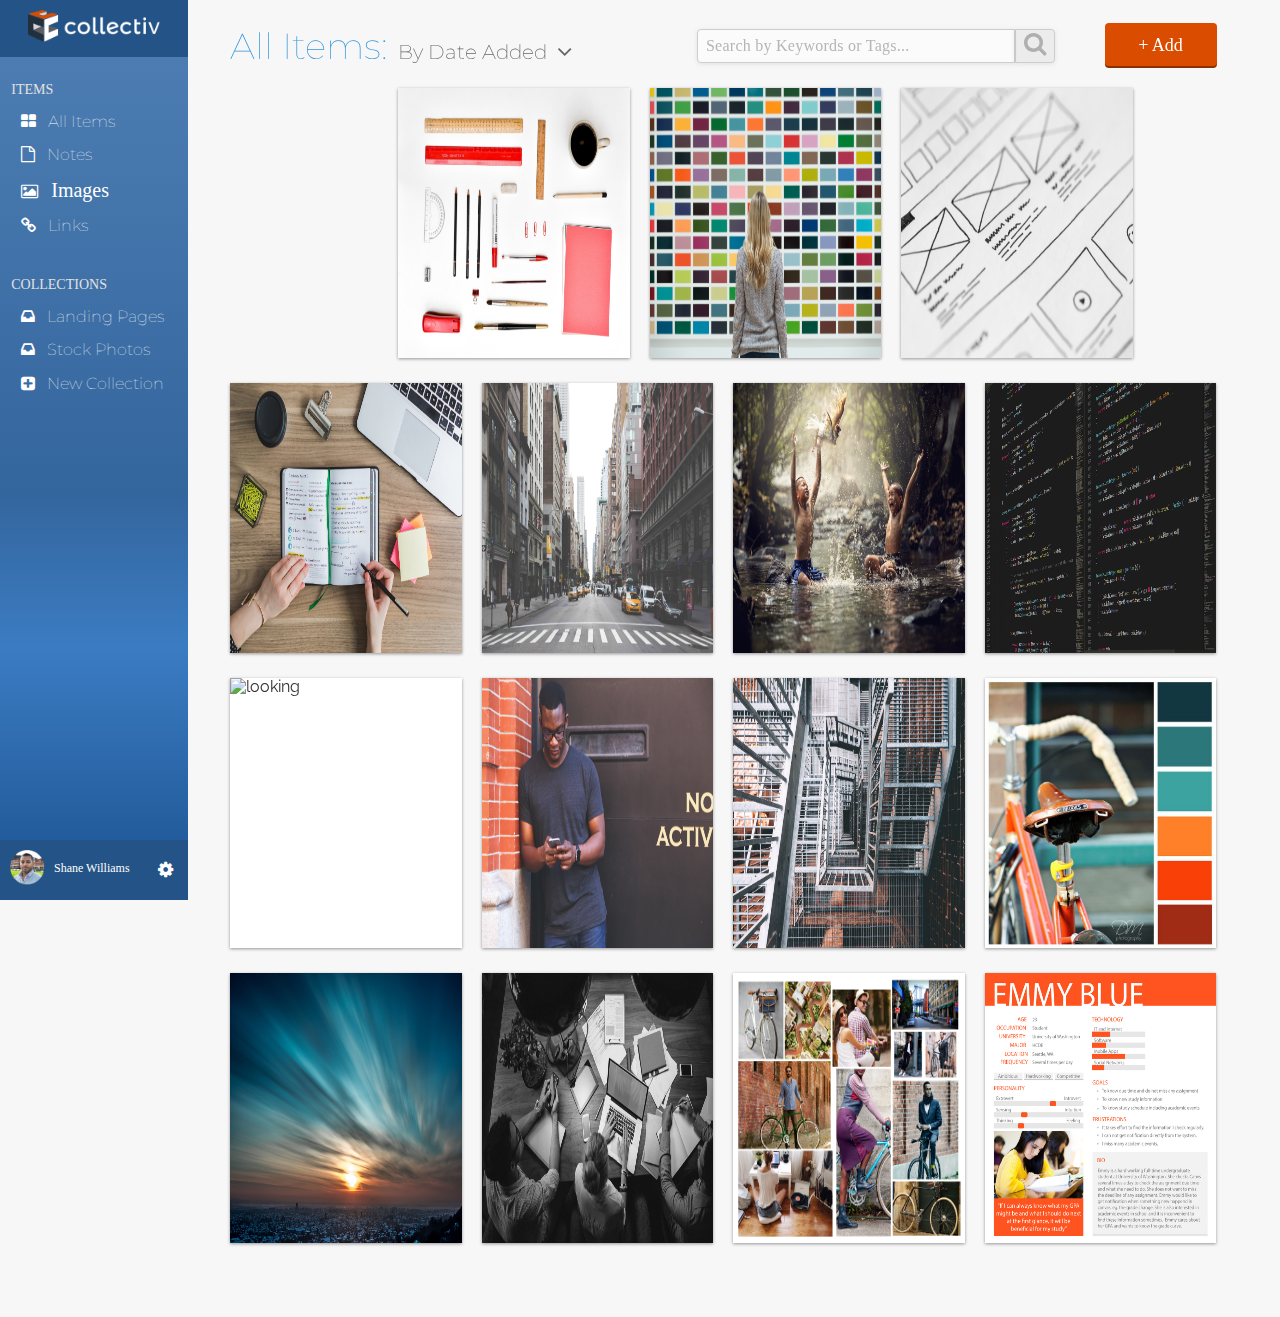
==== commit 006833e8: "Changed location of Settings menu. Working on creating dropup menu" ====
--- a/dashboard-images.html
+++ b/dashboard-images.html
@@ -13,9 +13,12 @@
  <link rel="stylesheet" href="css/normalize.css">
  <link rel="stylesheet" href="css/style.css">
  <link rel="stylesheet" href="css/font-awesome.css">
+ <link rel="stylesheet" href="css/dropit.css">
 
 </head>
 <body class="dashboard">
+  <!-- RESPONSIVE NAV -->
+    <a href="#" class="hamburger" id="menu">&#9776</a>
   <!-- LEFT NAV -->
   <nav id="left-nav" class="left-nav">
     <a href="dashboard.html" class="site-logo"><img src="images/Collectiv - Logo.png" alt="Collectiv" /></a>
@@ -34,22 +37,49 @@
           <li><a href="#"><i class="fa fa-plus-square"></i> New Collection</a></li>
         </ul>
     </div>
+      <div class="settings">
+        <img src="images/Avatar - Shane.png" />
+        <p>Shane Williams</p>
+        <ul class="settings-menu">
+          <li>
+            <a href="#"><i class="fa fa-cog"></i></a>
+            <ul>
+              <li><a href="#"><i class="fa fa-file-o"></i> Note</a></li>
+              <li><a href="#"><i class="fa fa-picture-o"></i> Image</a></li>
+              <li><a href="#"><i class="fa fa-link"></i> Link</a></li>
+            </ul>
+          </li>
+      </ul>
+    </div>
   </nav>
   <main role="main">
     <!-- CONTENT -->
-    <section class="content">
-      <div class="container">
-        <div class="header">
-          <h1>All Images:</h1>
-          <h2>By Date Added</h2>
-          <i class="fa fa-angle-down"></i>
-          <a href="#" class="btn"><span>+ Add</span></a>
-          <div class="search-box-wrapper">
-            <input type="text" placeholder="Search by Keywords or Tags..." class="search-box-input" />
-            <button class="search-box-button"><i class="fa fa-search"></i></button>
+      <section class="content">
+        <div class="container">
+          <div class="header">
+            <h1>All Items:</h1>
+            <h2>By Date Added</h2>
+            <i class="fa fa-angle-down"></i>
+            <ul class="right-header">
+              <li class="search-box-wrapper">
+                <input type="text" placeholder="Search by Keywords or Tags..." class="search-box-input" />
+                <button class="search-box-button"><i class="fa fa-search"></i></button>
+              </li>
+              <li>
+                <ul class="menu">
+                  <li>
+                    <a href="#" class="btn">+ Add</a>
+                    <ul>
+                      <li><a href="#"><i class="fa fa-file-o"></i> Note</a></li>
+                      <li><a href="#"><i class="fa fa-picture-o"></i> Image</a></li>
+                      <li><a href="#"><i class="fa fa-link"></i> Link</a></li>
+                    </ul>
+                  </li>
+                </ul>
+              </li>
+            </ul>
           </div>
         </div>
-      </div>
       <div class="container">
         <div class="content-item">
           <div class="item-box">
@@ -129,6 +159,14 @@
       </div>
     </section>
   </main>
-  </main>
 </body>
+<script src="js/jquery-3.2.1.min.js"></script>
+<script src="js/dropit.js"></script>
+<script type="text/javascript">
+  $(".menu").dropit();
+  $(".settings-menu").dropit();
+  $("#menu").click(function(){
+    $("#left-nav").toggleClass("open", 200);
+  });
+</script>
 </html>
--- a/css/style.css
+++ b/css/style.css
@@ -31,7 +31,9 @@
 li {
   list-style-type: none;
 }
+
 /* Grid */
+
 .container {
   margin-right: auto;
   margin-left: auto;
@@ -39,12 +41,12 @@
   padding-right: 15px;
   position: relative;
 }
-.container: before,
-.container: after {
+.container:: before,
+.container:: after {
   content: " ";
   display: table;
 }
-.container: after {
+.container:: after {
   clear: both;
 }
 .one-half, .one-third {
@@ -55,40 +57,38 @@
   margin: 0 2% 20px;
 }
 
-/* Media Queries */
-
-@media (min-width: 480px) {
-  header .container {
-    width: 360px;
-  }
-  header nav .one-half > a {
-    margin-left: 95px;
+/* Header */
+
+  header nav .one-half .site-logo img {
+    margin-top: 15px;
+    margin-left: 190px;
   }
   header nav ul > li {
     list-style-type: none;
     width: 100px;
     font-size: 20px;
     padding: 30px 20px;
-    margin: 0px;
-    display: inline-table !important;
+    display: inline-block;
+  }
+  header nav .one-half > ul {
+    margin: 0px 0px;
   }
   header .container > .one-half > ul {
-    width: 300px !important;
-    margin: 0px -65px !important;
+    width: 335px;
     padding: 20px 20px 0px 20px;
     display: flex;
     flex-direction: column;
   }
   header .container > .one-half > ul > li:first-child {
     order: 2;
+    margin: 0px 10px;
   }
   header .container > .one-half > ul > li:nth-child(2) {
     order: 1;
-    margin: 0px 20px;
-  }
-
-  .container.hero img {
-    width: 100%;
+    margin: 0px 15px;
+  }
+  .container > img {
+    width: 80%;
   }
   .container.hero h1 {
     font-size: 2em;
@@ -98,10 +98,10 @@
     display: none;
   }
   .container.hero > #subhead {
-    font-size: 1em;
+    font-size: 1.2em;
     text-align: center;
     word-spacing: -0.5px;
-    line-height: 20px;
+    line-height: 25px;
   }
   .container.hero > a {
     width: 200px;
@@ -112,32 +112,82 @@
   .container.hero > .btn > span {
     font-size: 14px;
   }
-  .container.hero br {
-    display: none;
-  }
-
   .one-half > ul {
     display: inline;
     text-align: center;
     float: center;
   }
-
-
-  /* Benefits Mobile */
-
   .benefits > .container {
     padding-top: 30px;
   }
   .benefits > .container br {
     display: none;
   }
-}
+
+/* Media Queries */
 
 @media (min-width: 768px) {
   .container {
     width: 750px;
   }
-
+  header nav .one-half .site-logo img {
+    display: block;
+    margin-left: auto;
+    margin-right: auto;
+  }
+  header nav ul > li {
+    list-style-type: none;
+    font-size: 20px;
+    padding: 20px 0px;
+    display: inline-block;
+  }
+  header .container > .one-half > ul {
+    width: 390px;
+    padding: 10px 20px 0px 20px;
+    margin: 20px 15px;
+    display: flex;
+    flex-direction: column;
+  }
+  header .container > .one-half > ul > li:first-child {
+    order: 2;
+  }
+  header .container > .one-half > ul > li:nth-child(2) {
+    order: 1;
+    margin: 0px 0px 10px 0px;
+  }
+  .container > img {
+    width: 70%;
+  }
+  .container.hero h1 {
+    font-size: 2.5em;
+    padding-bottom: 10px;
+    padding-top: 30px;
+  }
+  .container.hero > #subhead {
+    font-size: 1.5em;
+    text-align: center;
+    word-spacing: -0.5px;
+    line-height: 30px;
+  }
+  .container.hero > a {
+    width: 294px;
+    font-size: 20px;
+    padding: 15px 20px;
+  }
+  .container.hero > .btn > span {
+    font-size: 18px;
+  }
+  .one-half > ul {
+    display: inline;
+    text-align: center;
+    float: center;
+  }
+  .benefits > .container {
+    padding-top: 30px;
+  }
+  .benefits > .container br {
+    display: none;
+  }
 }
 
 @media (min-width: 992px) {
@@ -150,11 +200,56 @@
   .one-third {
     width: 29.33333%;
   }
+  header nav .one-half .site-logo img {
+    margin-left: 30px;
+    padding-left: 0px;
+    margin-top: 15px;
+  }
+  .container.hero h1 {
+    font-size: 3em;
+    padding-bottom: 10px;
+    padding-top: 30px;
+  }
+  .container.hero > #subhead {
+    font-size: 1.5em;
+    text-align: center;
+    word-spacing: -0.5px;
+    line-height: 30px;
+  }
+  .container.hero > a {
+    width: 294px;
+    font-size: 20px;
+    padding: 15px 20px;
+}
+  header nav .one-half > ul {
+    margin: 0px 10px;
+}
+  header .container > .one-half > ul {
+    width: 335px;
+    padding: 0px;
+    display: inline-block;
+    margin-right: 20px;
+    margin-top: 0px;
+}
 }
 
 @media (min-width: 1200px) {
   .container {
     width: 1170px;
+  }
+  header nav .one-half .site-logo img {
+    margin-left: -180px;
+    padding-left: 0px;
+  }
+  header nav .one-half > ul {
+    margin: 0px 10px;
+  }
+  header .container > .one-half > ul {
+    width: 335px;
+    padding: 0px 20px;
+    display: inline-block;
+    margin-right: -200px;
+    margin-top: 0;
   }
 }
 
@@ -511,7 +606,6 @@
   display: block;
 }
 
-
 @media (min-width: 992px) {
   footer{
     background-color: #4F7FB4;
@@ -535,27 +629,84 @@
 .dashboard {
   background: #F7F7F7;
 }
-.left-nav {
-  height: 100vh;
-  width: 14.6666667%;
+.left-nav{
+  height: 100%;
+  width: 280px;
   color: #FFFFFF;
-  background: #4F7FB4;
-  background-image: linear-gradient(-180deg, rgba(79,127,180,0.25) 0%, rgba(9,63,123,0.39) 55%, rgba(33,119,213,0.43) 72%, #1B5290 100%);
-  float: left;
-  position: fixed;
-  display: block;
+  position:absolute;
+  -webkit-transition: all 0.3s ease-in-out;
+  -moz-transition: all 0.3s ease-in-out;
+  -o-transition: all 0.3s ease-in-out;
+  transition: all 0.3s ease-in-out;
+  transform: translate(-280px,0);
+  -webkit-transform: translate(-280px,0); /** Chrome & Safari **/
+  -o-transform: translate(-280px,0); /** Opera **/
+  -moz-transform: translate(-280px,0); /** Firefox **/
+}
+.left-nav.open {
+  display:block;
+   width: 200px;
+   background: #4F7FB4;
+   background-image: linear-gradient(-180deg, rgba(79,127,180,0.25) 0%, rgba(9,63,123,0.39) 55%, rgba(33,119,213,0.43) 72%, #1B5290 100%);
+   -webkit-transition: all 0.3s ease-in-out;
+   -moz-transition: all 0.3s ease-in-out;
+   -o-transition: all 0.3s ease-in-out;
+   transition: all 0.3s ease-in-out;
+   transform: translate(0,0);
+    -webkit-transform: translate(0,0); /** Chrome & Safari **/
+    -o-transform: translate(0,0); /** Opera **/
+    -moz-transform: translate(0,0); /** Firefox **/
+    z-index: 100;
+}
+.hamburger {
+   position:absolute;
+   z-index: 1000;
+   background:#4F7FB4;
+   color:#FFF;
+   text-decoration: none;
+   font-size: 22px;
+   padding: 10px 15px;
+   border-radius: 4px;
+   left: 5px;
+   top: 15px;
+}
+@media (min-width: 992px) {
+  .left-nav {
+    height: 100vh;
+    width: 14.6666667%;
+    color: #FFFFFF;
+    background: #4F7FB4;
+    background-image: linear-gradient(-180deg, rgba(79,127,180,0.25) 0%, rgba(9,63,123,0.39) 55%, rgba(33,119,213,0.43) 72%, #1B5290 100%);
+    float: left;
+    position: fixed;
+    display: block;
+    transform: translate(0,0);
+      -webkit-transform: translate(0,0); /** Chrome & Safari **/
+      -o-transform: translate(0,0); /** Opera **/
+      -moz-transform: translate(0,0); /** Firefox **/
+}
+  .left-nav.open{
+    width: 14.66666667%;
+    transform: translate(0,0);
+      -webkit-transform: translate(0,0); /** Chrome & Safari **/
+      -o-transform: translate(0,0); /** Opera **/
+      -moz-transform: translate(0,0); /** Firefox **/
+ }
+  .hamburger {
+  display: none;
+  }
 }
 .left-nav .site-logo img {
-  width: 80%;
+  width: 70%;
 }
 .left-nav .site-logo {
-  padding: 20px 0px;
+  padding: 10px 0px;
   background: #245487;
   display: block;
   text-align: center;
 }
 .left-nav .items {
-  padding: 0 6%;
+  padding: 10px 6%;
 }
 .left-nav .items p {
   font-family: Montserrat-Bold;
@@ -573,6 +724,8 @@
 .left-nav .items ul li {
   list-style-type: none;
   margin-bottom: 15px;
+  margin-left: 10px;
+  margin-right: 5px;
 }
 .left-nav .items ul li a {
   color: #FFFFFF;
@@ -585,7 +738,6 @@
   margin-right: 8px;
 }
 .left-nav .items ul .active {
-  /* All Items Notes Imag: */
 font-family: Montserrat-ExtraBold;
 font-size: 20px;
 color: #FFFFFF;
@@ -598,6 +750,41 @@
   font-weight: bold;
   font-size: 18px;
 }
+.left-nav .settings {
+  position: absolute;
+  background: #245487;
+  height: 40px;
+  width: 100%;
+  bottom: 0;
+  left: 0;
+  right: 0;
+  padding: 10px 0;
+}
+.left-nav .settings img {
+  height: 35px;
+  width: 35px;
+  margin-left: 10px;
+  display: inline-block;
+}
+.left-nav .settings p {
+  display: inline-block;
+  vertical-align: top;
+  padding-top: 8px;
+  font-weight: 400;
+  font-size: 12px;
+  margin: 0 0 0 5px;
+  padding-right: 0px;
+}
+.left-nav .settings .settings-menu li a {
+  list-style-type: none;
+  display: inline-block;
+  vertical-align: top;
+  color: #ffffff;
+  margin: -5px 15px 20px 10px;
+  font-size: 18px;
+}
+
+
 /* CONTENT */
 
 .content {
@@ -607,7 +794,7 @@
   position: relative;
 }
 .content .header {
-  margin: 0 1% 40px 10px;
+  margin: 0 1% -10px 10px;
 }
 .content .header h1 {
   font-family: Montserrat, Helvetica, Arial, sans-serif;
@@ -632,15 +819,6 @@
   float: left;
   display: inline-block;
 }
-.content .header > .btn {
-  width: 5em;
-  height: 0.025em;
-  margin-left: 20px;
-  margin-top: -0px;
-}
-.content .header > .btn > span {
-
-}
 .content .header i {
   color: #686868
   font-family: FontAwesome;
@@ -648,15 +826,26 @@
   color: #686868;
   letter-spacing: 0;
   margin-top: 15px;
+  float: left;
+}
+.content .header .right-header {
+  display: inline;
+}
+.content .header .right-header:after{
+  content: " ";
+  display: table;
+  clear: both;
 }
 .content .header .search-box-wrapper {
   display: inline-flex;
-  float: right;
   margin-top: 5px;
+  margin-left: 85px;
+  margin-right: 35px
+  padding-right:20px;
 }
 .content .header .search-box-input {
 height: 1em;
-width: 20em;
+width: 300px;
 background: #FFFFFF;
 border: 0.05em solid #A4A4A4;
 box-shadow: 0 1px 4px 0 rgba(164,164,164,0.50);
@@ -680,12 +869,13 @@
   border-color: #3498DB;
 }
 .content .header .search-box-button {
+  display: inline-flex;
   height: 2.15em;
   border-radius: 0px 4px 4px 0px;
   box-shadow: 0 1px 4px 0 rgba(164,164,164,0.50);
   border: 0.05em solid #A4A4A4;
   background: #E2E2E2;
-  margin-right: 0em;
+  margin-right: 2em;
   cursor: pointer;
   outline: 0;
   opacity: 0.5;
@@ -705,9 +895,25 @@
   padding: 0px;
   margin: 0px 2px;
 }
-.content .header a {
-  float: right;
-}
+.content .header .btn {
+  width: 4em;
+  margin-top: 0px;
+  padding-top: 12px;
+  padding-bottom: 10px;
+  padding-left: 20px
+  text-align: center;
+}
+.content .header .menu {
+  margin: -40px 0px 0px 20px;
+}
+
+.content .header .menu a {
+  margin-left: 20px;
+}
+
+
+/* CONTENT */
+
 .content-item {
   width: 96%;
   margin: 0 2% 25px;
@@ -774,14 +980,21 @@
      margin: 0 1% 25px;
    }
 }
-
 .item-box > img {
   position: absolute;
-  height: 100%
-  width: auto;
+  height: 100%;
+  width: 100%;
   top: 0;
   left: 0;
   right: 0;
+}
+.item-box .screenshot img {
+  position: absolute;
+  height: 50%;
+  width: 50%;
+  top: 100px;
+  left: 50px;
+  bottom: 40px;
 }
 .item-box h2 {
   font-family: Raleway;
--- a/css/dropit.css
+++ b/css/dropit.css
@@ -0,0 +1,70 @@
+/*
+ * Dropit v1.1.0
+ * http://dev7studios.com/dropit
+ *
+ * Copyright 2012, Dev7studios
+ * Free to use and abuse under the MIT license.
+ * http://www.opensource.org/licenses/mit-license.php
+ */
+
+/* These styles assume you are using ul and li */
+.dropit {
+  list-style: none;
+	padding: 0;
+	margin: 15px 0 0;
+  float: right;
+  display: inline-block;
+}
+.dropit .dropit-trigger { position: relative; }
+.dropit .dropit-submenu {
+    position: absolute;
+    top: 100%;
+    right: 0;
+    z-index: 1000;
+    display: none;
+    min-width: 120px;
+    list-style: none;
+    padding: 20px;
+	  margin: 20px 0px 0px;
+}
+.dropit .dropit-open .dropit-submenu {
+  display: block;
+  background: #FFFFFF;
+  box-shadow: 0px 2px 4px 0px rgba(0, 0, 0, 0.50);
+  border-radius: 4px;
+  margin-top: 10px;
+}
+.dropit .dropit-open .dropit-submenu:after {
+  content: " ";
+  position: absolute;
+  border-style: solid;
+  border-width: 0 8px 8px;
+  border-color: #FFFFFF transparent;
+  display: block;
+  width: 0;
+  z-index: 1;
+  top: -8px;
+  right: 10px;
+}
+.dropit .dropit-open .dropit-submenu li {
+  display: block;
+  margin-bottom: 20px;
+  margin-left: 5px;
+}
+.dropit .dropit-open .dropit-submenu li:last-child {
+  margin-bottom: 0px;
+}
+.dropit .dropit-open .dropit-submenu li a {
+  display: inline-block;
+ color:#245487;
+ text-decoration: none;
+ font-family: Raleway-Light, Helvetica, Arial, sans-serif;
+ margin-left: 0px;
+ margin-top: 10px;
+ padding: 0;
+}
+.dropit .dropit-open .dropit-submenu li a i {
+    color: #245487;
+    padding: 5px;
+    margin: -10px 10px;
+}
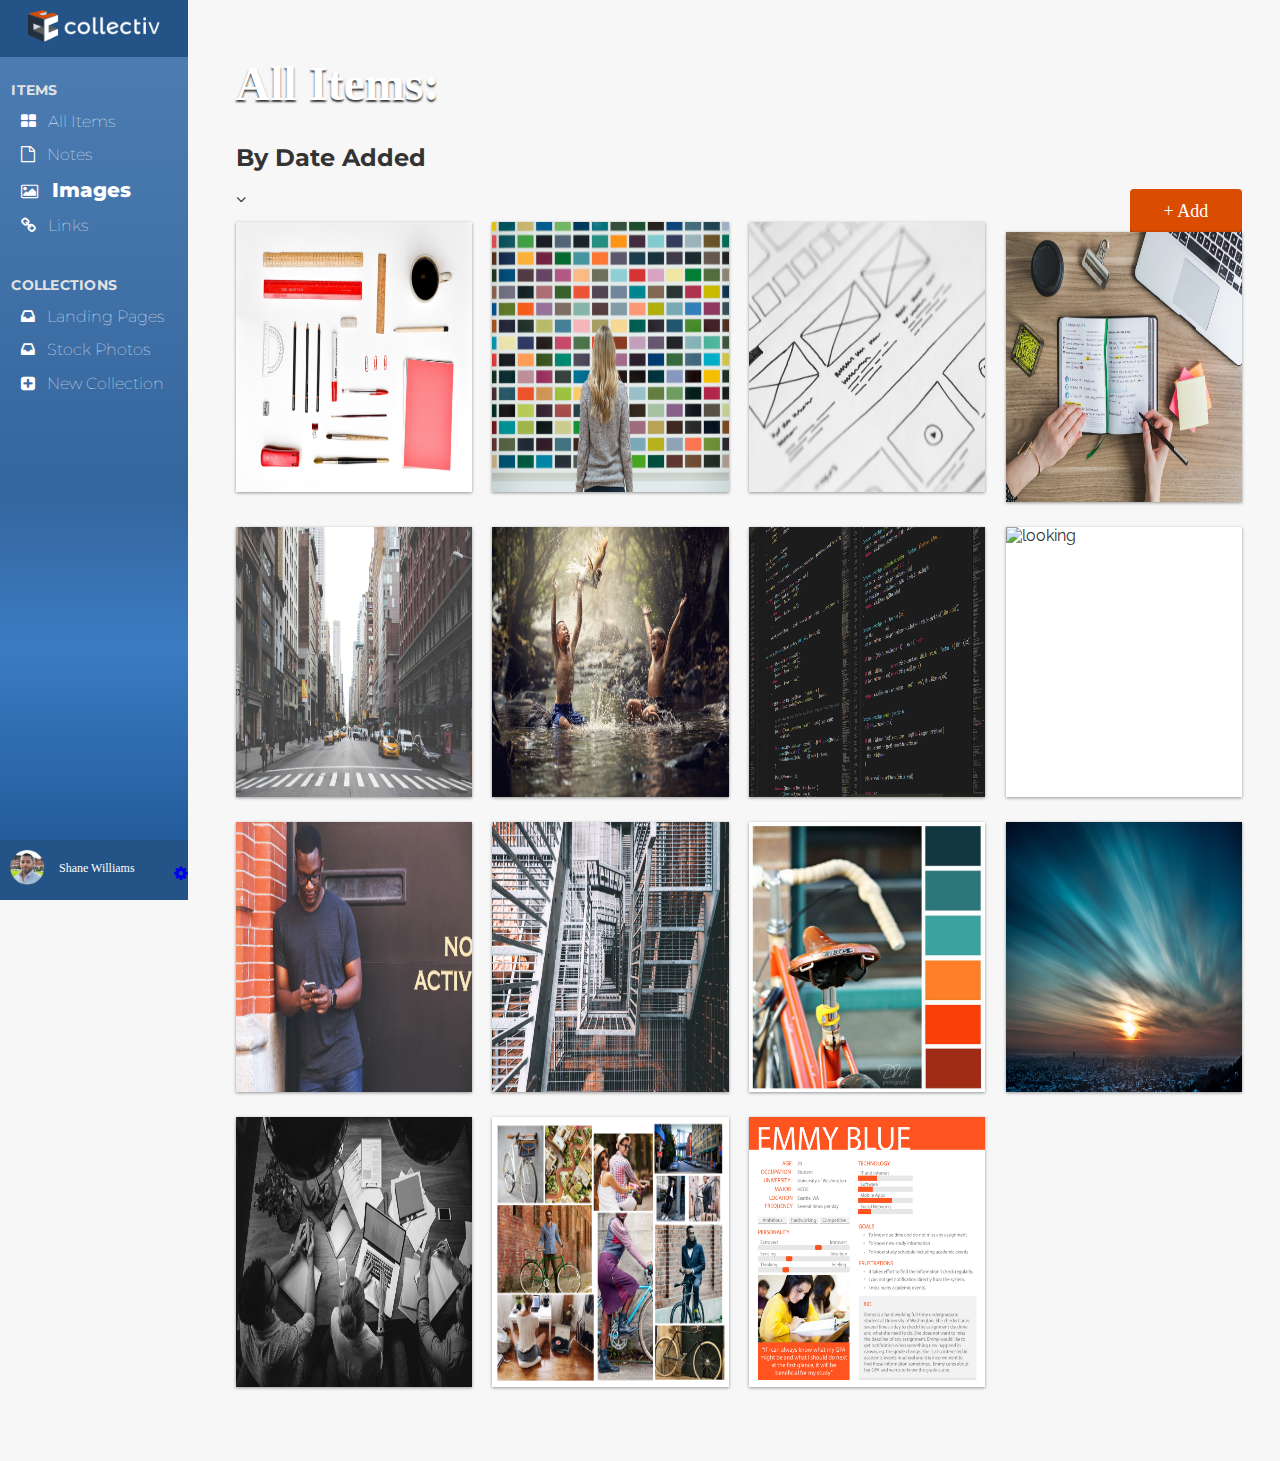
==== commit 41c8d5b3: "Semi-final push, Deploying Collectiv" ====
--- a/dashboard-images.html
+++ b/dashboard-images.html
@@ -61,10 +61,12 @@
             <h2>By Date Added</h2>
             <i class="fa fa-angle-down"></i>
             <ul class="right-header">
+              <!-- Search Bar
               <li class="search-box-wrapper">
                 <input type="text" placeholder="Search by Keywords or Tags..." class="search-box-input" />
                 <button class="search-box-button"><i class="fa fa-search"></i></button>
               </li>
+            -->
               <li>
                 <ul class="menu">
                   <li>
--- a/css/style.css
+++ b/css/style.css
@@ -185,9 +185,6 @@
   .benefits > .container {
     padding-top: 30px;
   }
-  .benefits > .container br {
-    display: none;
-  }
 }
 
 @media (min-width: 992px) {
@@ -230,7 +227,7 @@
     display: inline-block;
     margin-right: 20px;
     margin-top: 0px;
-}
+  }
 }
 
 @media (min-width: 1200px) {
@@ -308,7 +305,7 @@
 font-size: 22px;
 line-height: 26px;
 font-weight: 100px;
-margin: 10px 0 40px;
+margin: 15px 0px 35px 10px;
 }
 header .hero img {
   display: block;
@@ -344,13 +341,14 @@
   text-align: center;
   display: block;
   position: relative;
-  padding-top: 40px;
+  padding-top: 0px;
+  margin-bottom: 0px;
 }
 .benefits h2 {
   font-size: 36px;
   color: #245487;
 }
-.benefits .container p {
+.benefits p {
   font-size: 20px;
   line-height: 28px;
 }
@@ -397,11 +395,11 @@
   margin-bottom: 30px;
   color: #245487;
 }
-.testimonials .container-head p {
+.testimonials p {
   font-size: 20px;
   line-height: 28px;
 }
-.testimonials .container-head{
+.testimonials .container {
   text-align: center;
   margin-bottom: 50px;
 }
@@ -411,24 +409,35 @@
 font-size: 18px;
 color: #333333;
 position: absolute;
-padding-left: 190px;
+padding-left: 180px;
+padding-bottom: 10px;
 letter-spacing: 0px;
 line-height: 28px;
 float: right;
 clear: left;
-margin: 0px -50px 0px 0px;
-}
-.testimonials span {
+text-align: left;
+margin: 20px 20px 40px 10px;
+}
+.testimonials  span {
   font-family: Raleway-Regular;
   font-size: 18px;
 }
-.testimonials .testimonials-img{
+.testimonials .one-half img{
 display: inline-block;
+margin: 20px 50px 20px 0px;
 float: left;
 }
-.testimonials .name {
-}
-
+.testimonials .one-half i {
+  margin-bottom: 20px;
+}
+.testimonials .one-half .name {
+  margin: 195px 20px 0px -30px;
+  float: left;
+  text-align: left;
+}
+.testimonials #bottom {
+  margin-bottom: 100px;
+}
 /* Pricing */
 
 .pricing {
@@ -473,6 +482,7 @@
 .box.middle {
   min-height: 500px;
   margin-top: 0px;
+  padding-bottom: 10px;
 }
 .box h3{
   font-family: Raleway-Bold;
@@ -553,7 +563,7 @@
 font-size: 18px;
 color: #FFFFFF;
 letter-spacing: 0;
-padding: 20px;
+padding: 20px ;
 text-decoration: none;
 position: absolute;
 bottom: 40px;
@@ -709,17 +719,19 @@
   padding: 10px 6%;
 }
 .left-nav .items p {
-  font-family: Montserrat-Bold;
+  font-family: Montserrat;
+  font-weight: 700;
   text-transform: uppercase;
   color: #E2E2E2;
   font-size: 14px;
   line-height: 18px;
+  letter-spacing: 0.25px;
 }
 .left-nav .items ul {
   margin: 0 0 40px;
   padding: 0;
   font-family: Montserrat;
-  font-weight: 300;
+  font-weight: 100;
 }
 .left-nav .items ul li {
   list-style-type: none;
@@ -730,7 +742,8 @@
 .left-nav .items ul li a {
   color: #FFFFFF;
   text-decoration: none;
-  font-weight: 100;
+  font-family: Montserrat;
+
 }
 .left-nav .items ul li a i {
   font-size: 16px;
@@ -738,16 +751,17 @@
   margin-right: 8px;
 }
 .left-nav .items ul .active {
-font-family: Montserrat-ExtraBold;
+font-family: Montserrat;
+font-weight: 800;
 font-size: 20px;
 color: #FFFFFF;
 letter-spacing: 0;
 }
 .left-nav .items ul li a:hover {
-  font-weight: bold;
+  font-weight: 800;
 }
 .left-nav .items ul li a:active {
-  font-weight: bold;
+  font-weight: 800;
   font-size: 18px;
 }
 .left-nav .settings {
@@ -772,18 +786,17 @@
   padding-top: 8px;
   font-weight: 400;
   font-size: 12px;
-  margin: 0 0 0 5px;
+  margin: 0 0 0 10px;
   padding-right: 0px;
 }
-.left-nav .settings .settings-menu li a {
+.left-nav .settings .menu li a {
   list-style-type: none;
   display: inline-block;
   vertical-align: top;
   color: #ffffff;
-  margin: -5px 15px 20px 10px;
+  margin: -6px 10px 0px 0px;
   font-size: 18px;
 }
-
 
 /* CONTENT */
 
@@ -796,10 +809,13 @@
 .content .header {
   margin: 0 1% -10px 10px;
 }
-.content .header h1 {
+.content .header .left-header {
+  margin-left: -40px;
+}
+.content .header .left-header h1 {
   font-family: Montserrat, Helvetica, Arial, sans-serif;
   font-weight: 100;
-  margin: 0 0 30px;
+  margin: 0;
   font-size: 36px;
   color: #3498DB;
   letter-spacing: 0;
@@ -808,10 +824,10 @@
   display: inline-block;
   text-shadow: none;
 }
-.content .header h2 {
+.content .header .left-header h2 {
   font-family: Montserrat, Helvetica, Arial, sans-serif;
   font-weight: 200;
-  margin: 16px 10px 20px;
+  margin: 16px 10px 20px 10px;
   font-size: 20px;
   color: #686868;
   letter-spacing: 0;
@@ -819,13 +835,13 @@
   float: left;
   display: inline-block;
 }
-.content .header i {
+.content .header .left-header i {
   color: #686868
   font-family: FontAwesome;
   font-size: 24px;
-  color: #686868;
   letter-spacing: 0;
   margin-top: 15px;
+  margin-left: 0px;
   float: left;
 }
 .content .header .right-header {
@@ -836,6 +852,7 @@
   display: table;
   clear: both;
 }
+/*
 .content .header .search-box-wrapper {
   display: inline-flex;
   margin-top: 5px;
@@ -852,7 +869,6 @@
 border-radius: 4px 0px 0px 4px;
 padding: 0.5em;
 outline: 0;
-/* Search with Keywords: */
 font-family: Montserrat-Regular;
 font-size: 16px;
 color: #A4A4A4;
@@ -895,9 +911,10 @@
   padding: 0px;
   margin: 0px 2px;
 }
+*/
 .content .header .btn {
   width: 4em;
-  margin-top: 0px;
+  margin-top: 20px;
   padding-top: 12px;
   padding-bottom: 10px;
   padding-left: 20px
@@ -930,7 +947,7 @@
   padding: 20px;
 }
 .content .container {
-  margin-left: 30px;
+  margin-left: 10px;
 }
 
 /* Larger Mobile Devices */
@@ -943,7 +960,7 @@
   }
   .content {
     width: 46%;
-    margin: 0 2% 25px;
+    margin: 0 0 25px;
     float: left;
     display: block;
   }
--- a/css/dropit.css
+++ b/css/dropit.css
@@ -38,7 +38,7 @@
   content: " ";
   position: absolute;
   border-style: solid;
-  border-width: 0 8px 8px;
+  border-width: 0px 8px 8px;
   border-color: #FFFFFF transparent;
   display: block;
   width: 0;
@@ -68,3 +68,38 @@
     padding: 5px;
     margin: -10px 10px;
 }
+
+#menu-settings .dropit-submenu {
+    position: absolute;
+    top: -115px;
+    right: 0;
+    z-index: 1000;
+    display: none;
+    width: 130px;
+    list-style: none;
+    margin: -40px 0 0px 0;
+}
+#menu-settings .dropit-open .dropit-submenu:after {
+  content: " ";
+  position: absolute;
+  border-style: solid;
+  border-width: 8px 8px 0 8px;
+  border-color: #ffffff transparent;
+  display: block;
+  width: 8px;
+  z-index: 100;
+  top: 132px;
+  right: 10px;
+}
+#menu-settings ul li a {
+  font-size: 12px;
+  padding: 0px 0px 0px -10px;
+  margin: 0px 0px 0px -10px ;
+}
+#menu-settings ul li a i {
+  padding-right: 5px;
+  padding-left: -10px;
+  padding-top: 0px;
+  padding-bottom: 0px;
+  margin-right: 0px;
+}
